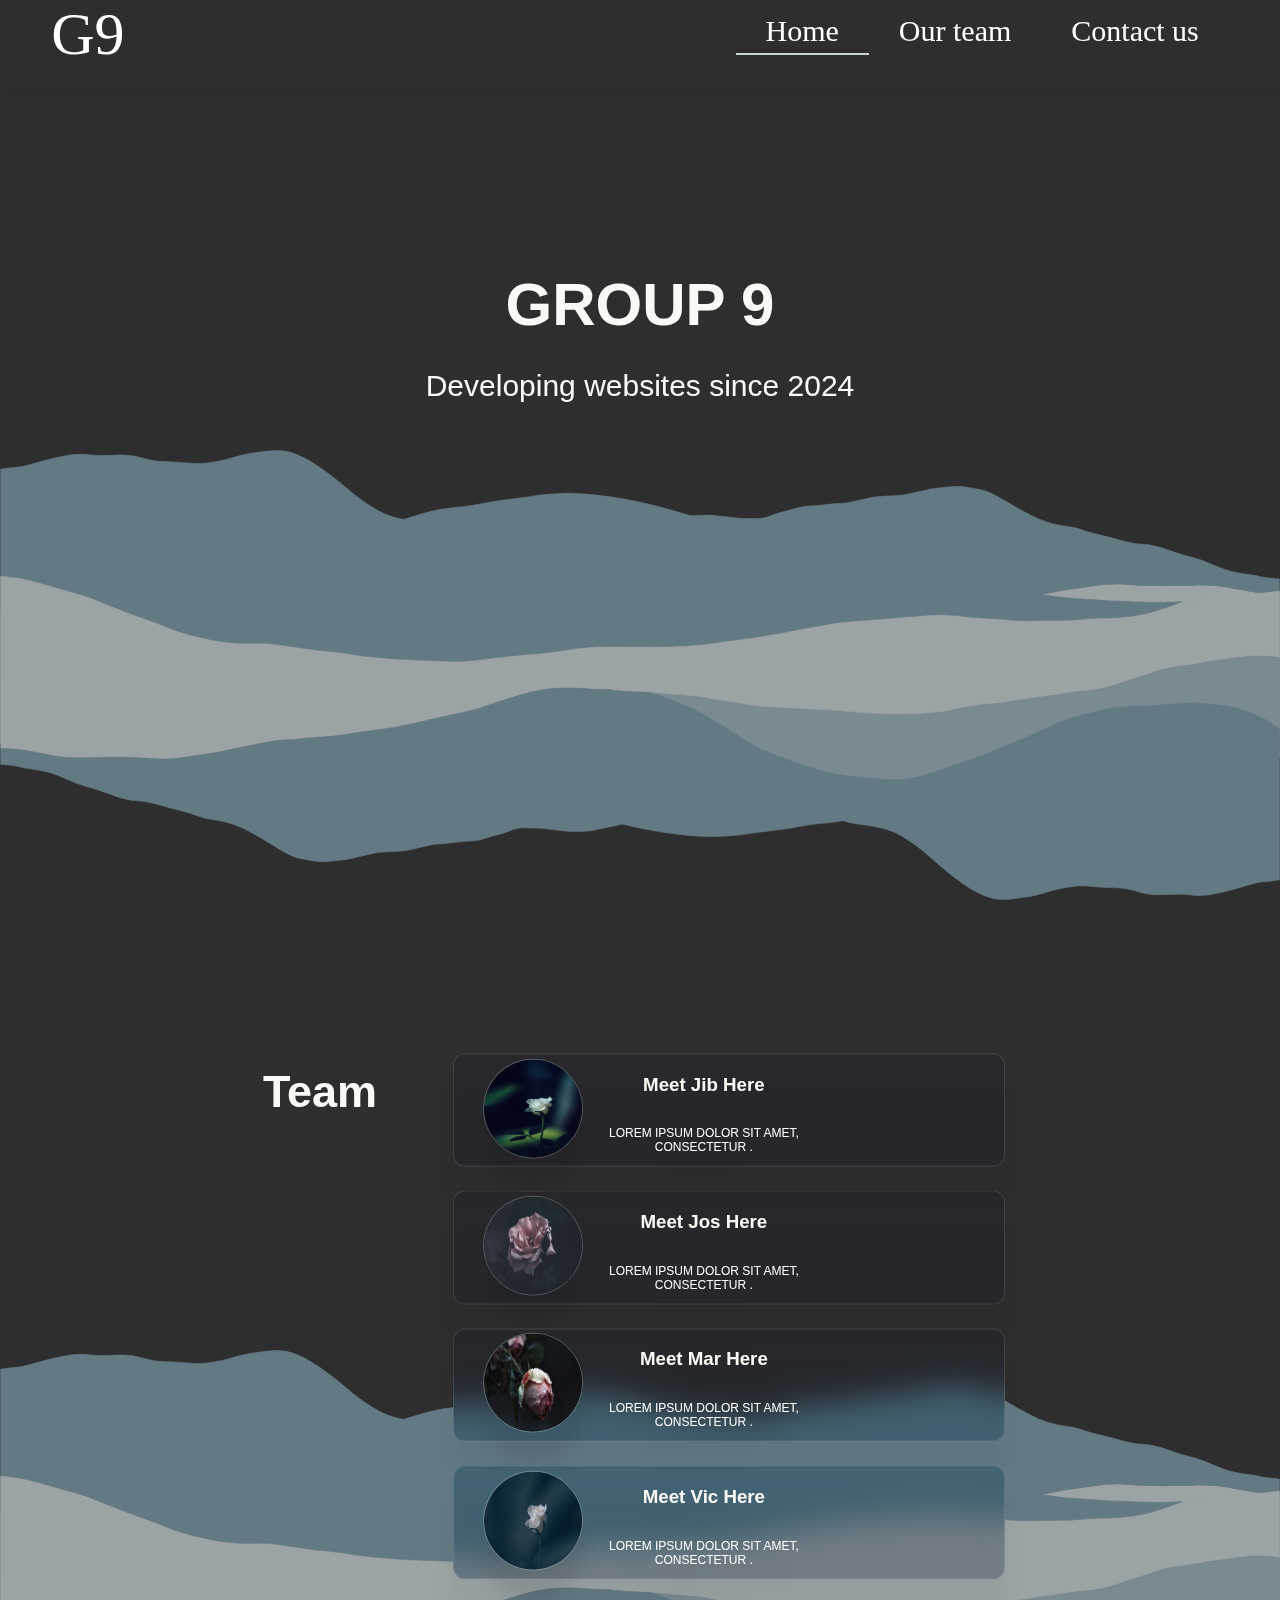
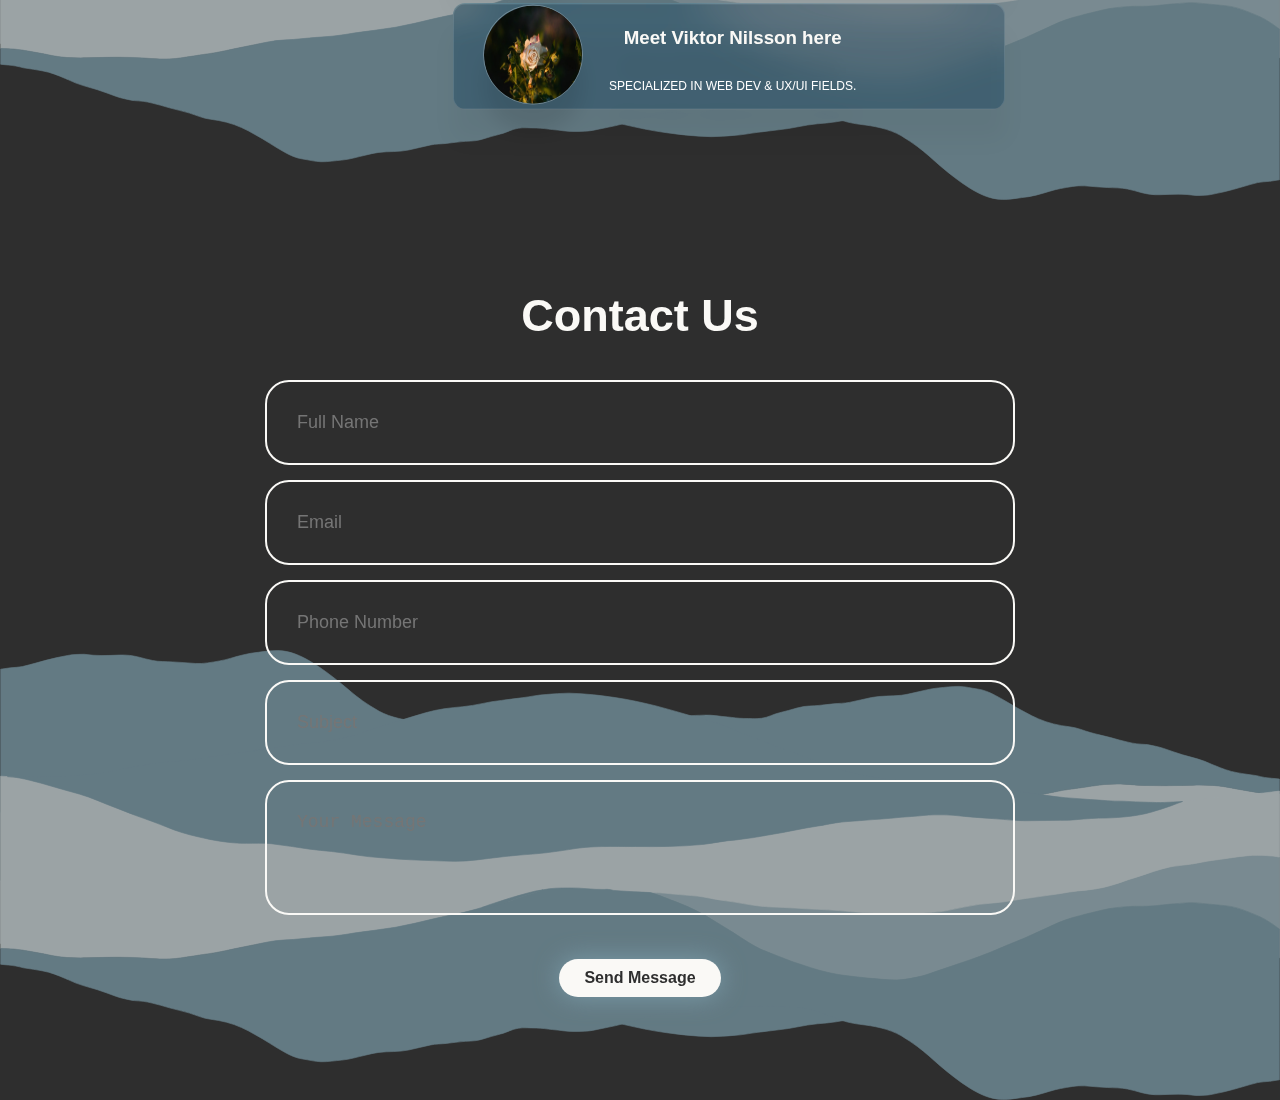
==== index.html @ 33317331 "Update index.html" ====
<!DOCTYPE html>
<html lang="en">
    <head>
        <title>Project group 9</title>
        <meta charset="utf-8">
        <meta name="viewport" content="width=device-width, initial-scale=1.0">
        <meta name="description" content="Denna är startsidan för projektet">
        <script src="https://code.jquery.com/jquery-3.7.1.slim.min.js" integrity="sha256-kmHvs0B+OpCW5GVHUNjv9rOmY0IvSIRcf7zGUDTDQM8=" crossorigin="anonymous"></script>
        <script type="module">
            function loadClassOnce (){
                $(".banner-image-card").each(function() {
                    $(this).addClass("fill-space");
                });

                $(".anim-effect").each(function() {
                    $(this).addClass("display-none");
                });
            }
            loadClassOnce();
        </script>
        <link rel="stylesheet" type="text/css" href="global.css">
    </head>
    <body>
         <div id="content">
            <header>
                <nav id="nav" class="nav">
                    <a href="" class="logo">G9</a>
                    <!--<label id="menu-cheeseburger" class="menu-icon" for="menu-btn"><span class="navicon"></span></label>-->
                    <label id="menu-cheeseburger" class="menu-icon"><span class="navicon"></span></label>
                    <div class="responsive-modal" ></div>
                    <ul class="menu">
                        <li class="button-select"><a class="active" href="#home">Home</a></li>
                        <li class="button-select"><a href="#team">Our team</a></li>
                        <li class="button-select"><a href="#contact">Contact us</a></li>
                    </ul>
                </nav>
            </header>
            <main>
                <section id="home-sec">
                    <div id="home" class="full-view-hieght-frame">
                        <div class="push-sibling-down"></div>
                        <div id="homeBody" class="page default bara-denna position-text">
                            <h1>GROUP 9 </h1>
                            <p>Developing websites since 2024</p>
                        </div>
                        <div  class="section-bg">
                            <img src="src/assets/images/background-svg-waves.svg" alt="This is a dcoration background of waves">
                        </div>
                    </div>
                </section>
                <section id="team-sec">
                    <div id="team" class="full-view-hieght-frame">
                        <div class="push-sibling-down"></div>
                        <div id="teamBody" class="page">
                            <h2>Team</h2>
                            <!--<p class="testadenna">Börja</p>-->
                            <div class="team-img-collection">
                                <div class="container-card" onclick="location.href='src/pages/team/jib/index.html';">
                                    <div class="wrapper-card">
                                        <div class="banner-image-card circular--landscape">
                                            <img class="anim-effect" src="src/assets/images/team-global/green-rose.jpg" alt="Green and white rose">
                                        </div>
                                    </div>
                                    <div class="caption-card">
                                        <h3> Meet Jib Here</h3>
                                        <p>Lorem ipsum dolor sit amet, <br>
                                            consectetur .</p>
                                    </div>
                                </div>
                                <div class="container-card" onclick="location.href='src/pages/team/jos/index.html';">
                                    <div class="wrapper-card">
                                        <div class="banner-image-card circular--landscape">
                                            <img class="anim-effect" src="src/assets/images/team-global/pink-rose.jpg" alt="Green and white rose">
                                        </div>
                                    </div>
                                    <div class="caption-card">
                                        <h3> Meet Jos Here</h3>
                                        <p>Lorem ipsum dolor sit amet, <br>
                                            consectetur .</p>
                                    </div>
                                </div>
                                <div class="container-card" onclick="location.href='src/pages/team/mar/index.html';">
                                    <div class="wrapper-card">
                                        <div class="banner-image-card circular--landscape">
                                            <img class="anim-effect" src="src/assets/images/team-global/red-rose.jpg" alt="Green and white rose">
                                        </div>
                                    </div>
                                    <div class="caption-card">
                                        <h3> Meet Mar Here</h3>
                                        <p>Lorem ipsum dolor sit amet, <br>
                                            consectetur .</p>
                                    </div>
                                </div>
                                <div class="container-card" onclick="location.href='src/pages/team/vic/index.html';">
                                    <div class="wrapper-card">
                                        <div class="banner-image-card circular--landscape">
                                            <img class="anim-effect" src="src/assets/images/team-global/white-rose.jpg" alt="Green and white rose">
                                        </div>
                                    </div>
                                    <div class="caption-card">
                                        <h3> Meet Vic Here</h3>
                                        <p>Lorem ipsum dolor sit amet, <br>
                                            consectetur .</p>
                                    </div>
                                </div>
                                <div class="container-card" onclick="location.href='src/pages/team/vik/viktornilsson.html';">
                                    <div class="wrapper-card">
                                        <div class="banner-image-card circular--landscape">
                                            <img class="anim-effect" src="src/assets/images/team-global/yellow-rose.jpg" alt="Green and white rose">
                                        </div>
                                    </div>
                                    <div class="caption-card">
                                        <!--<h1> Meet Namn</h1>-->
                                        <h3> Meet Viktor Nilsson here</h3>
                                        <p>Specialized in Web Dev & UX/UI fields. </p>
                                    </div>
                                </div>
                            </div>
                        </div>
                        <div class="section-bg">
                            <img src="src/assets/images/background-svg-waves.svg" alt="This is a dcoration background of waves">
                        </div>
                    </div>
                </section>
                <section id="contact-sec">
                    <div id="contact" class="full-view-hieght-frame">
                        <div class="push-sibling-down"></div>
                        <div id="contactBody" class="page">
                            <!--<h1>Contact</h1>-->
                            <!--<p>Skriv...</p>-->
                            <div class="contact" id="contact-form">
                                <h2 class="contact">Contact Us</h2>
                                <form action="#">
                                    <div class="input-box">
                                        <input type="text" placeholder="Full Name">
                                        <input type="email" placeholder="Email">
                                    </div>

                                    <div class="input-box">
                                        <input type="number" placeholder="Phone Number">
                                        <input type="text" placeholder="Subject">
                                    </div>
                                    <textarea class="p" name="contact-text" id="contact-text" cols="30" rows="10" placeholder="Your Message"></textarea>
                                    <input type="submit" value="Send Message" class="btn">
                                </form>
                            </div>
                        </div>
                        <div class="section-bg">
                            <img src="src/assets/images/background-svg-waves.svg" alt="This is a dcoration background of waves">
                        </div>
                    </div>
                </section>
            </main>
        </div>


        <script>
            let sections = document.querySelectorAll('section');
            let navLinks = document.querySelectorAll('header nav ul li a');
            window.onscroll = () => {
                sections.forEach(sec => {
                    let top = window.scrollY;
                    let offset = sec.offsetTop - 150;
                    let height = sec.offsetHeight;
                    //             let id = sec.getAttribute('id');
                    let id = sec.getElementsByTagName( "div" )[0].getAttribute("id");
                    if(top >= offset && top < offset + height) {
                        navLinks.forEach(links => {
                            links.classList.remove('active');
                            document.querySelector('header nav ul li a[href*=' + id + ']').classList.add('active');
                            removeClasses();
                        });
                    };
                });
            };

            $(document).on("click", "a", function() {
                var href = $(this).attr("href");
                removeClasses();
            });

            function removeClasses(){
                $('.menu').removeClass('menu-display');
                $('.navicon').removeClass('navicon-add navicon-add:before navicon-add:after');
                $('.responsive-modal').removeClass('responsive-modal-default responsive-modal-add');
                console.log("removing")
            }

            function addClasses(){
                $('.menu').addClass('menu-display');
                $('.navicon').addClass('navicon-add navicon-add:before navicon-add:after');
                $('.responsive-modal').addClass('responsive-modal-default responsive-modal-add');
                console.log("adding")
            }

            menu = document.getElementById('menu-cheeseburger');
            menu.onclick=function() {
                if($('.menu').hasClass("menu-display")) {
                    removeClasses();
                }
                else{
                    addClasses();
                }
            };

    //        Give time to DOM to load before calling animations
                setTimeout(function runAnim() {
                    $(".anim-effect").each(function(ind, elem) {
                        setTimeout(function(){
                            $(elem).removeClass("display-none");
                            $(elem).addClass('animate-items');
                            console.log($(elem).text());
                        },(ind+1)*100);
                    });
    //Okay to use - remove class when working with responsive
    //                $(".banner-image-card").each(function() {
    //                    $(this).removeClass("fill-space");
    //                });
                },25);

        </script>

    </body>

</html>
---- global.css ----
html, body {
    position: relative;
    width:100%;
    height:100%;
    margin:0px;
    padding:0px;
    /*    font-size: 16px;*/
    color: #faf9f6;
    background-color: #2E2E2E;
    scroll-behavior: smooth;
    z-index: 0;
}

* {
    box-sizing: border-box;
}

*:active {
    outline:none;
}

section {
    overflow: hidden;
}
#content {
    height:100%;
}

#nav {
    display: block;
    top: 0;
    width: 100%;
    height: 10vh;
    position: fixed;
    /*    text-align:right;*/
    text-align:left;
    background-color: #2E2E2E;
    /*    background-color: #2E4E6E;*/
    z-index: 1;
}

#nav ul {
    margin-top: 4vh;
    margin-right: 8vw;
}
#nav a {
    text-decoration:none;
    color: #fff;
}

#nav a:hover {
    background-color: #637b83;
    color: #010101;
}

.active{
    border-bottom: 2px solid #CAD5D8;

}

main {
    display: block;
    height:100vh;
    width: 100%;
}

.full-view-hieght-frame {
    position: relative;
    height: 100vh;
}

.section-bg{
    position: absolute;
    max-width: 100vw;
    max-height: 50vh;
    display: flex;
    bottom: 0;
    overflow:hidden;
    justify-content: center;
    z-index: -1;
}
.section-bg img {
    min-width: 100vw;
    opacity: 0.7;
    z-index: -1;
}

.push-sibling-down {
    height: 10vh;    
}

.position-text{
    /*    position:relative;*/
    position: absolute;
    top: 30%;
    left: 20%;
    right: 20%;
    text-align: center;
    overflow: hidden;
    /*    z-index: 1;*/
}

/* FONTS & SIZES BELOW */

h1 {
  font-family: "Poppins", sans-serif;
  color: #faf9f6;
  font-weight: bold;
  text-decoration: none;
  font-size: 2em;
}

h2 {
  font-family: "Poppins", sans-serif;
  color: #faf9f6;
  font-weight: bold;
  text-decoration: none;
  font-size: 1.5em;
}

h3 {
  font-family: "Nunito Sans", sans-serif;
  color: #faf9f6;
  font-weight: bold;
  text-decoration: none;
  font-size: 1.17em;
}

h4 {
  font-family: "Nunito Sans", sans-serif;
  color: #faf9f6;
  font-weight: bold;
  text-decoration: none;
  font-size: 1.33em;
}

p {
  font-family: "Lato", sans-serif;
  color: #faf9f6;
  text-decoration: none;
  font-size: 1em;
}

.page h1 {
    margin:0px;
}

.subtitle-p {
    color: #CAD5D8;
}

/* header */

.nav {
    /*    background-color: #fff;*/
    box-shadow: 1px 1px 4px 0 rgba(0,0,0,.1);
    position: fixed;
    width: 100%;
    z-index: 3;
}

.nav ul {
    margin: 0;
    padding: 0;
    list-style: none;
    overflow: hidden;
    /*    background-color: #fff;*/
}

.nav li a {
    display: block;
    padding: 20px 20px;
    /*    border-right: 1px solid #f4f4f4;*/
    text-decoration: none;
}

.nav li a:hover,
.nav .menu-btn:hover {
    /*    background-color: #f4f4f4;*/
}

.nav .logo {
    display: block;
    float: left;
    font-size: 2em;
    padding: 10px 20px;
    text-decoration: none;
    margin-top: 1vh;
    margin-left: 8vw;
}

/* menu */

.nav .menu {
    clear: both;
    max-height: 0;
    transition: max-height .2s ease-out;
}

/* menu icon */

.nav .menu-icon {
    cursor: pointer;
    display: inline-block;
    float: right;
    padding: 28px 20px;
    position: relative;
    user-select: none;
}

.nav .menu-icon .navicon {
    background: #fff;
    display: block;
    height: 2px;
    position: relative;
    transition: background .2s ease-out;
    width: 18px;
}

.nav .menu-icon .navicon:before,
.nav .menu-icon .navicon:after {
    background: #fff;
    content: '';
    display: block;
    height: 100%;
    position: absolute;
    transition: all .2s ease-out;
    width: 100%;
}

.nav .menu-icon .navicon:before {
    top: 5px;
}

.nav .menu-icon .navicon:after {
    top: -5px;
}

/* menu btn */

.nav .menu-btn {
    display: none;
}

.menu-display {
/*    important since it is being overrided by menu class and it needs to work independenly.*/
/*    Where - .nav .menu (in line 155 ? or near) and in @media (min-width: 48em) {*/
    max-height: 240px !important;
}

.navicon-add {
    background: transparent !important;
}

.navicon-add:before {
    transform: rotate(-45deg);
    top: 0 !important;
}

.navicon-add:after {
    transform: rotate(45deg);
    top: 0 !important;
}

.responsive-modal-default{
    position: fixed;
    bottom:0;
/*    background-color: color(srgb 0.18 0.18 0.18 / 0.92);*/
    background-color: rgba(46, 46, 46, 0.92);
    box-shadow: 0 4px 8px 0 rgba(0,0,0,0.2),0 6px 20px 0 rgba(0,0,0,0.19);
    -webkit-animation-name: animatetop;
    -webkit-animation-duration: 0.4s;
    animation-name: animatetop;
    animation-duration: 0.4s;
    z-index: -1;
}

.responsive-modal-add {
    min-width: 100vw;
    min-height: 90vh;
}

/* Animations */
@-webkit-keyframes animatetop{
    from {top:-300px; opacity:0}
  to {top:0; opacity:1}
}

@keyframes animatetop {
    from {top:-300px; opacity:0}
  to {top:0; opacity:1}
}

/* Main index Team Section*/

#teamBody{
    display: flex;
    place-content: center;
    position: absolute;
    top: 50%;
    left: 50%;
    transform: translate(-50%, -50%);
    width: 100%;
}

.team-img-collection{
    display:flex;
    flex-direction: column;
    width: 50%;
    max-height: 70vh;
    margin-top: 1%;
    padding-left: 5%;
}

.container-card {
    flex-direction: row;
    display: flex;
    backdrop-filter: blur(16px) saturate(180%);
    -webkit-backdrop-filter: blur(16px) saturate(180%);
    background-color: rgba(17, 25, 40, 0.25);
    border-radius: 12px;
    border: 1px solid rgba(255, 255, 255, 0.125);
    /*    padding: 38px;*/
    filter: drop-shadow(0 30px 10px rgba(0,0,0,0.125));
    align-items: center;
    text-align: center;
    padding-left: 5%;
    max-width: 100%;
    /*    max-height: 15%;*/
    max-height: 120px;
    font-size: 16px;
    margin: 0.75em;
    flex:1;
    cursor: pointer;

}

.banner-image-card {
    border-radius: 50%;
    border: 1px solid rgba(255,255,255, 0.255)
}

.banner-image-card img {
    width: 100%;
    height: 100%;
    border-radius: 50%;
}

/*For Jquery animations*/
.display-none{
    display: none;
}

.fill-space{
    width: 100px;
    height: 100px;
}

.animate-items{
    position: relative;
    animation-name: easeload , anim-show;
    /*!*    animation-name: anim-show;*!*/
    animation-duration: 2s;
}
/* End- For Jquery animations*/


/*.banner-image-card p {*/
.caption-card p {
    color: #fff;
    font-family: 'Lato', sans-serif;
    text-align: center;
    /*    font-size: 0.8rem;*/
    font-size: 0.4rem;
    text-transform: uppercase;
}

.circular--landscape {
    display: inline-block;
    position: relative;
    max-height: 100px;
    max-width: 100px;
    overflow: hidden;
    border-radius: 50%;
}

.circular--landscape img {
    width: 100px;
    height: 100px;
}

.caption-card{
    display: flex;
    flex-direction: column;
    align-items: center;
    justify-content:center;
    text-align: center;
    padding-left: 5%;
}

.banner-image-card h1{
    font-family: 'Righteous', sans-serif;
    color: rgba(255,255,255,0.98);
    text-transform: uppercase;
    /*    font-size: 2.4rem;*/
}

.caption-card h5 {
    margin: 0;
}

@keyframes easeload{
    0% {
        opacity: 0;
        -webkit-transition: all 2s ease;
        -moz-transition: all 2s ease;
        -ms-transition: all 2s ease;
        -o-transition: all 2s ease;
    }
}

@keyframes anim-show {
    0%   { left:0px; top:0px;}
  25%  { left:200px; top:0px;}
  50%  { left:200px; top:200px;}
  75%  { left:0px; top:200px;}
  100% { left:0px; top:0px;}
}

@keyframes example {
    0%   { left:0px; top:0px;}
  25%  { left:100px; top:0px;}
  50%  { left:100px; top:50px;}
  75%  { left:0px; top:50px;}
  100% { left:0px; top:0px;}
}

/*BackColour*/
/*background-image: linear-gradient(to top, #adf, #8bf);*/


/*Contact*/

.contact {
    /*    padding-top: 15rem;*/
    text-align: center;
    /*    font-size: 4rem;*/
    margin-left: 5rem;
    margin-right: 5rem;
}

.contact h2 {
    /*    margin-bottom: 3rem;*/
    margin-bottom: 1rem;
    color: #faf9f6;
}

.contact form {
    /*    max-width: 70rem;*/
    max-width: 25rem;
    margin: 1rem auto;
    text-align: center;
    margin-bottom: 1rem;
}
.contact form .input-box {
    display: flex;
    justify-content: center;
    flex-wrap: wrap;
}

.contact form .input-box input,
.contact form textarea {
    width: 100%;
    /*    padding: 1.5rem;*/
    padding: 1rem;
    /*    font-size: 1.6rem;*/
    font-size: 0.6rem;
    color: var(--text-color);
    background: var(--bg-color);
    border-radius: 0.8rem;
    border: 2px solid #faf9f6;
    /*    margin: 1rem 0;*/
    margin: 0.25rem 0;
    resize: none;
}

.contact form .btn {
    /*    margin-top: 2rem;*/
    margin-top: 1rem;

    /* Knappen */
}
.btn {
    color: #2e2e2e;
    background-color: #faf9f6;
    padding: 10px 25px;
    text-decoration: none;
    font-size: 16px;
    display: inline-block;
    text-align: center;
    border: none;
    cursor: pointer;
    font-family: "poppins", sans-serif;
    font-weight: 700;
    border-radius: 20%;
    border-radius: 20px;
    position: relative;
    box-shadow: 0 0 25px #7a9ba8;
    transition: 0.4s ease-in-out;
    margin-bottom: 15rem;
}

.btn:hover {
    box-shadow: 0 0 30px #7a9ba8, 0 0 30px #7a9ba8;
    transition: 0.4s ease-in-out;
}

/*Lägger denna i*/
form textarea {
    max-height: 15vh;
}


/* 48em = 768px */

@media (min-width: 48em) {
    .nav li {
        float: left;
    }
    .nav li a {
        padding: 5px 30px;
    }
    .nav .menu {
        clear: none;
        float: right;
        max-height: none;
    }
    #nav ul {
        margin-top: 4vh;
    }
    .nav .menu-icon {
        display: none;
    }
    .responsive-modal {
        display: none;
    }
}

@media screen and (max-width: 47em) {
    html {
        font-size: calc(14px + 6 * ((100vw - 320px) / 680));
    }
    #nav {
        z-index: 2;
    }
    #nav ul {
        margin-top: 25vh;
        margin-right: 0vw;
    }
    .nav li a {
        font-size: 30px;
        min-width: 100vw;
    }
    .button-nav {
        box-sizing: border-box;
        border: none;
        border-radius: 0;
    }
    .contact h2 {
        margin: 0;
    }

    #teamBody h1 {
        margin: auto;
    }

    .container-card {
        place-content: end center;
    }

    .team-img-collection{
        width: 100%;
        max-height: 70vh;
        padding-left: 0;

    }

    .circular--landscape {
        max-height: 75px;
        max-width: 75px;
    }

    .circular--landscape img {
        width: 75px;
        height: 75px;
    }

    .wrapper-card{
        margin-left: -10%;
    }

    #teamBody{
        flex-direction: column;
    }
}

@media screen and (min-width: 800px) {
    html {
        font-size: 30px;
    }
}
/*For tablets and small comp. scns*/
@media screen and (max-width: 87em) and (orientation: landscape) {
    #nav ul{
        margin-top: 1vh;
        margin-right: 4vw;
    }
    .nav .logo {
        margin-top: 0;
        padding: 0;
        margin-left: 4vw;
    }
    .contact h2 {
        margin: 0;
    }
}




/* local styles */




/* josefincss */
.change-size{
    top: 0%;
    left: 0%;
    right: 0%;
}
.scroll-p{
    
}

.rubrik h1{
    font-size: 50px;
    margin-top: 100px;
    margin-bottom: 4px;
    color: rgb(249, 158, 158);
    font-family: monospace;
}

.image-rose{
    width: 160px;
    border-radius: 50%;
    margin-top: 14px;
    height: 105px;
}

.p-element{
    margin: 30px;
    margin-top: 55px;
    color: black;
}

.rubrik2{
    font-size: 30px;
    margin-top: 50px;
    margin-bottom: 4px;
    color: rgb(249, 158, 158);
    font-family: monospace;
    text-align: center;
}

.column {
    width: 30%; 
    float: left;
    margin-right: 5%;
    font-size: 20px;
    margin: 20px;
  }
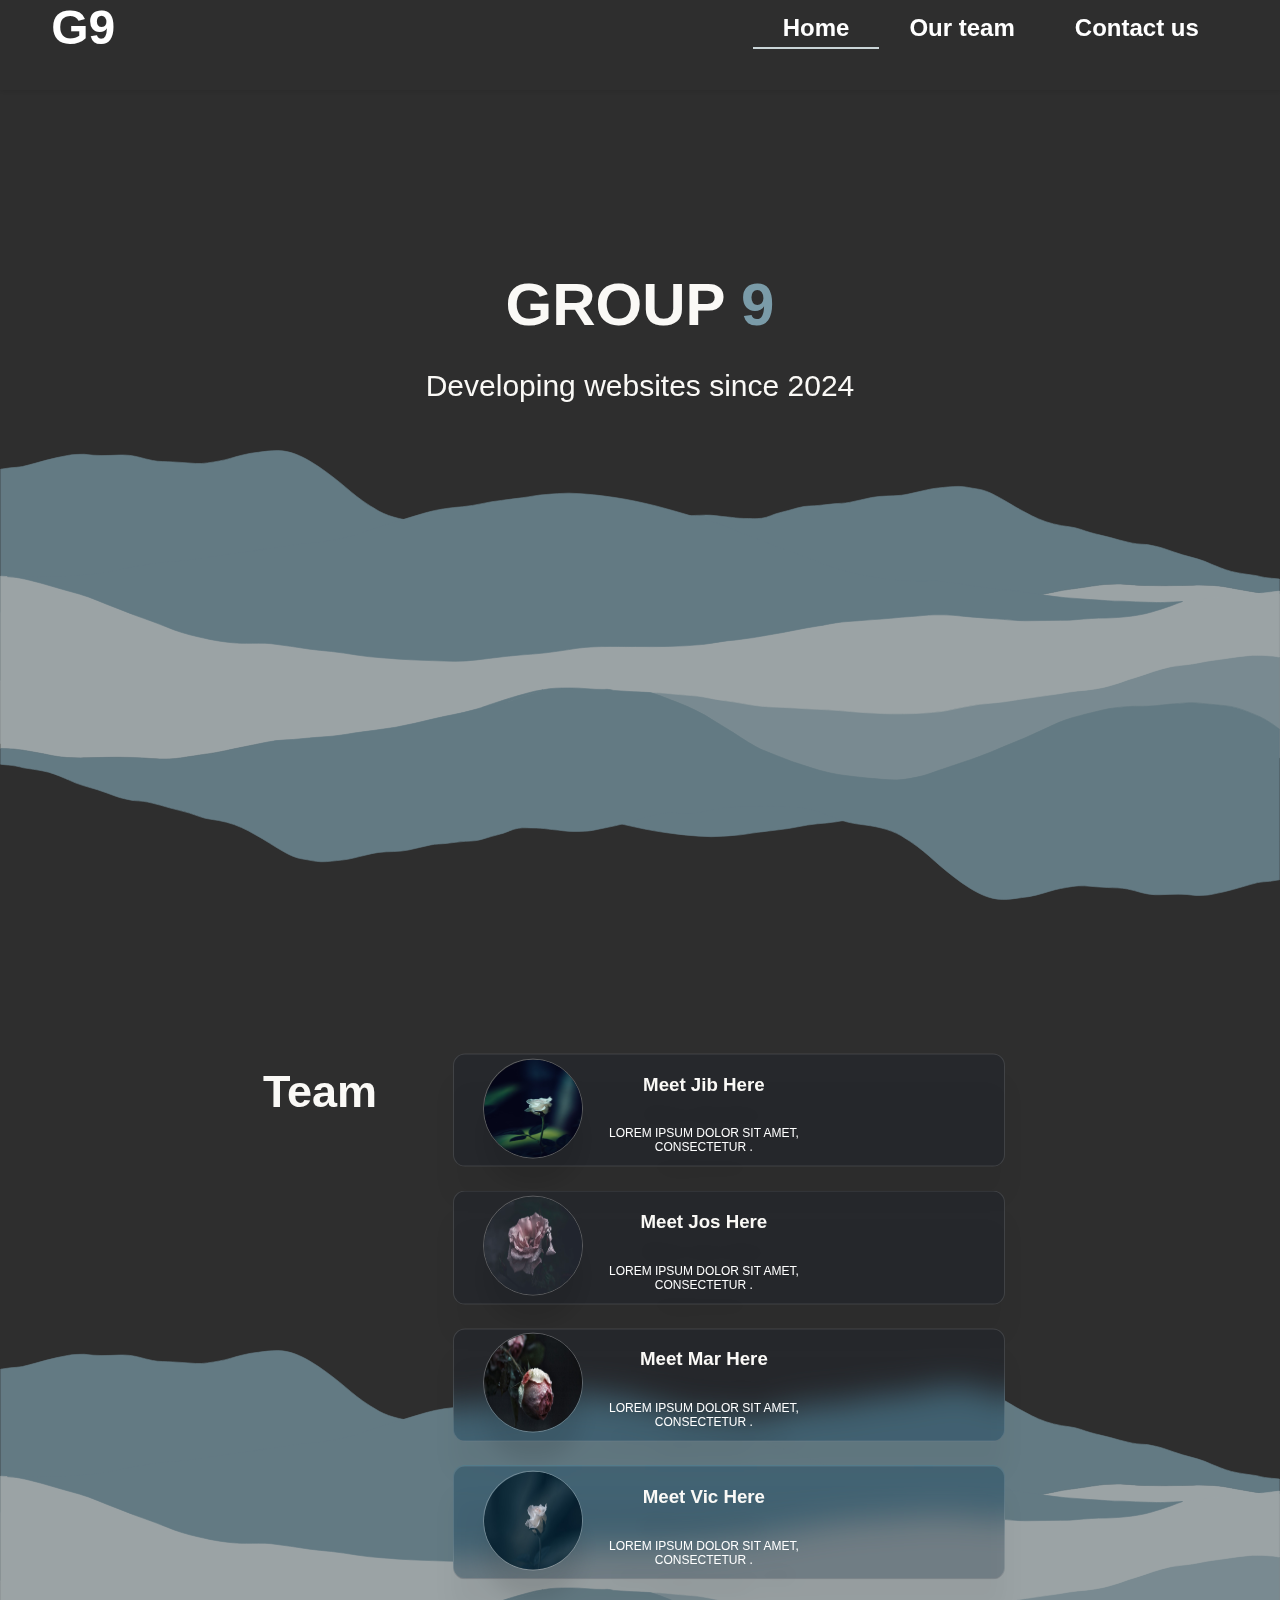
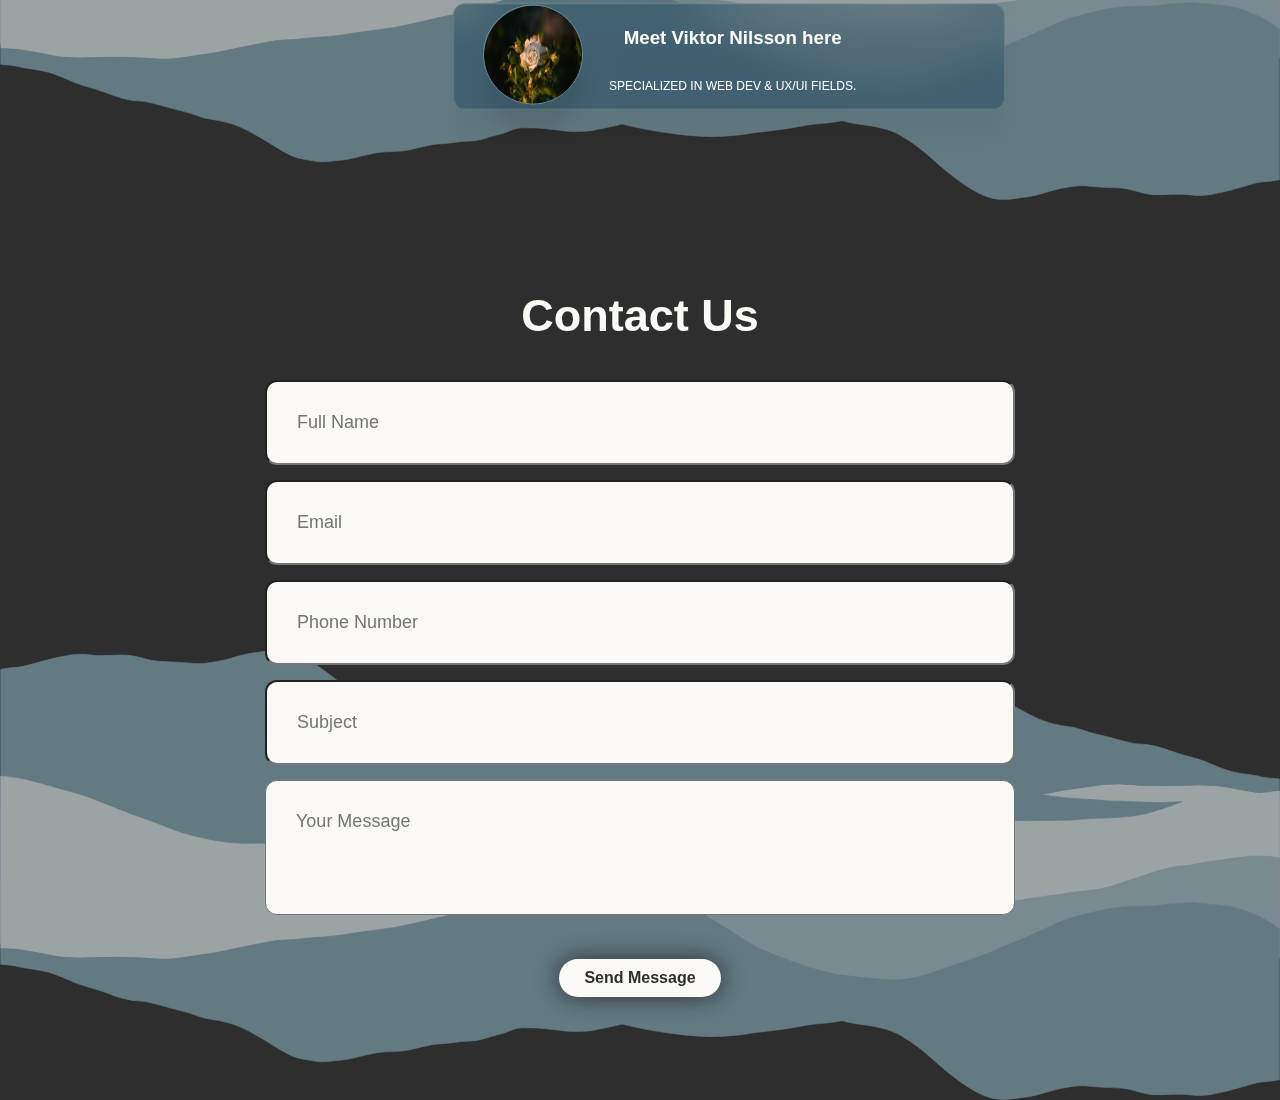
==== commit 731bf8d9: "Update index.html" ====
--- a/index.html
+++ b/index.html
@@ -24,7 +24,7 @@
          <div id="content">
             <header>
                 <nav id="nav" class="nav">
-                    <a href="" class="logo">G9</a>
+                    <a href="#home" class="logo">G9</a>
                     <!--<label id="menu-cheeseburger" class="menu-icon" for="menu-btn"><span class="navicon"></span></label>-->
                     <label id="menu-cheeseburger" class="menu-icon"><span class="navicon"></span></label>
                     <div class="responsive-modal" ></div>
@@ -40,7 +40,7 @@
                     <div id="home" class="full-view-hieght-frame">
                         <div class="push-sibling-down"></div>
                         <div id="homeBody" class="page default bara-denna position-text">
-                            <h1>GROUP 9 </h1>
+                            <h1>GROUP <span>9</span></h1>
                             <p>Developing websites since 2024</p>
                         </div>
                         <div  class="section-bg">
--- a/global.css
+++ b/global.css
@@ -64,6 +64,10 @@
     width: 100%;
 }
 
+span {
+  color: #7a9ba8;
+}
+
 .full-view-hieght-frame {
     position: relative;
     height: 100vh;
@@ -152,11 +156,15 @@
 /* header */
 
 .nav {
-    /*    background-color: #fff;*/
-    box-shadow: 1px 1px 4px 0 rgba(0,0,0,.1);
-    position: fixed;
-    width: 100%;
-    z-index: 3;
+  /*    background-color: #fff;*/
+  box-shadow: 1px 1px 4px 0 rgba(0, 0, 0, 0.1);
+  position: fixed;
+  width: 100%;
+  z-index: 3;
+  font-family: "Poppins", sans-serif;
+  color: #faf9f6;
+  font-weight: bold;
+  font-size: 0.8em;
 }
 
 .nav ul {
@@ -442,77 +450,71 @@
 /*Contact*/
 
 .contact {
-    /*    padding-top: 15rem;*/
-    text-align: center;
-    /*    font-size: 4rem;*/
-    margin-left: 5rem;
-    margin-right: 5rem;
-}
-
-.contact h2 {
-    /*    margin-bottom: 3rem;*/
-    margin-bottom: 1rem;
-    color: #faf9f6;
+  /*    padding-top: 15rem;*/
+  text-align: center;
+  /*    font-size: 4rem;*/
+  margin-left: 5rem;
+  margin-right: 5rem;
 }
 
 .contact form {
-    /*    max-width: 70rem;*/
-    max-width: 25rem;
-    margin: 1rem auto;
-    text-align: center;
-    margin-bottom: 1rem;
+  /*    max-width: 70rem;*/
+  max-width: 25rem;
+  margin: 1rem auto;
+  text-align: center;
+  margin-bottom: 1rem;
 }
 .contact form .input-box {
-    display: flex;
-    justify-content: center;
-    flex-wrap: wrap;
+  display: flex;
+  justify-content: center;
+  flex-wrap: wrap;
 }
 
 .contact form .input-box input,
 .contact form textarea {
-    width: 100%;
-    /*    padding: 1.5rem;*/
-    padding: 1rem;
-    /*    font-size: 1.6rem;*/
-    font-size: 0.6rem;
-    color: var(--text-color);
-    background: var(--bg-color);
-    border-radius: 0.8rem;
-    border: 2px solid #faf9f6;
-    /*    margin: 1rem 0;*/
-    margin: 0.25rem 0;
-    resize: none;
+  width: 100%;
+  /*    padding: 1.5rem;*/
+  padding: 1rem;
+  /*    font-size: 1.6rem;*/
+  font-size: 0.6em;
+  color: #2e2e2e;
+  background: #faf9f6;
+  border-radius: 0.4rem;
+  /*    margin: 1rem 0;*/
+  margin: 0.25rem 0;
+  resize: none;
+  font-family: "Lato", sans-serif;
 }
 
 .contact form .btn {
-    /*    margin-top: 2rem;*/
-    margin-top: 1rem;
-
-    /* Knappen */
+  /*    margin-top: 2rem;*/
+  margin-top: 1rem;
+
+  /* Knappen */
 }
 .btn {
-    color: #2e2e2e;
-    background-color: #faf9f6;
-    padding: 10px 25px;
-    text-decoration: none;
-    font-size: 16px;
-    display: inline-block;
-    text-align: center;
-    border: none;
-    cursor: pointer;
-    font-family: "poppins", sans-serif;
-    font-weight: 700;
-    border-radius: 20%;
-    border-radius: 20px;
-    position: relative;
-    box-shadow: 0 0 25px #7a9ba8;
-    transition: 0.4s ease-in-out;
-    margin-bottom: 15rem;
+  color: #2e2e2e;
+  background-color: #faf9f6;
+  padding: 10px 25px;
+  text-decoration: none;
+  font-size: 16px;
+  display: inline-block;
+  text-align: center;
+  border: none;
+  cursor: pointer;
+  font-family: "poppins", sans-serif;
+  font-weight: 700;
+  border-radius: 20%;
+  border-radius: 20px;
+  position: relative;
+  box-shadow: 0 0 25px #2e2e2e;
+  transition: 0.4s ease-in-out;
+  margin-bottom: 15rem;
 }
 
 .btn:hover {
-    box-shadow: 0 0 30px #7a9ba8, 0 0 30px #7a9ba8;
-    transition: 0.4s ease-in-out;
+  transition: 0.4s ease-in-out;
+  transform: scale(1.07);
 }
 
 /*Lägger denna i*/
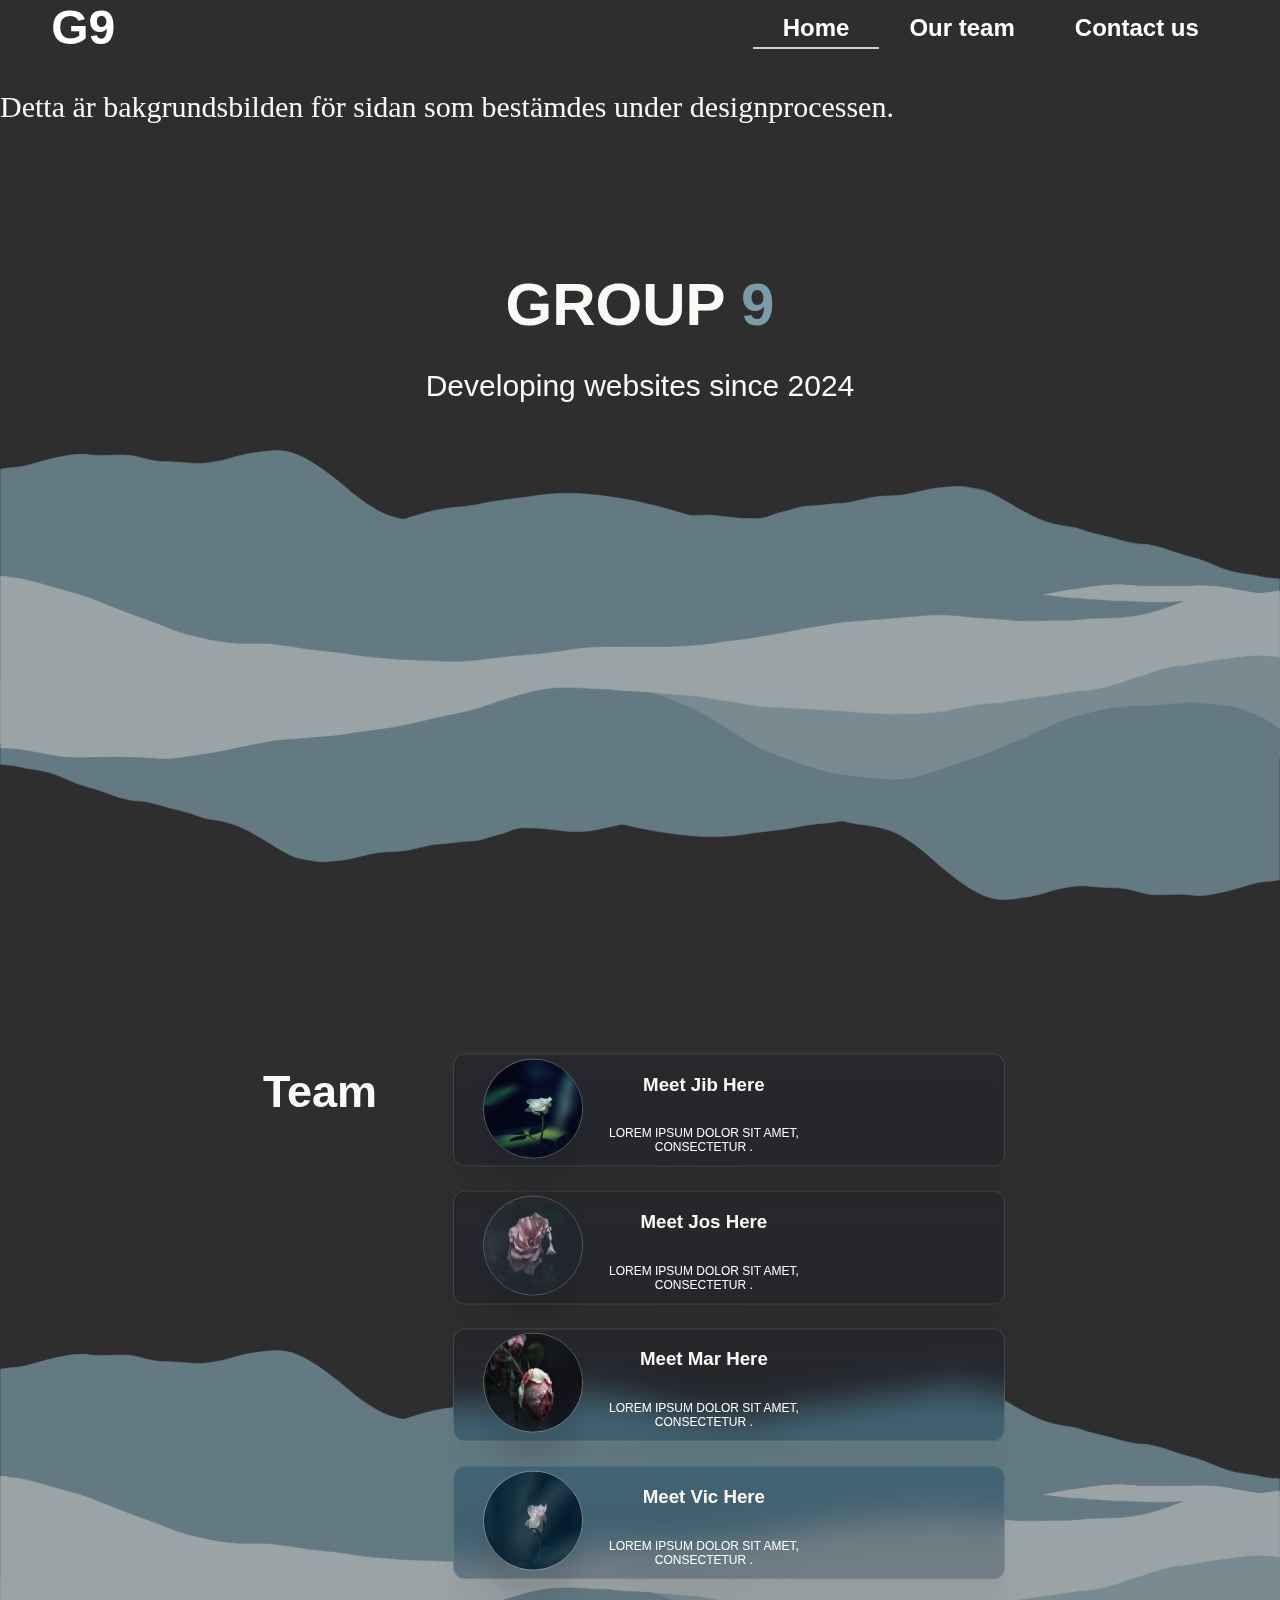
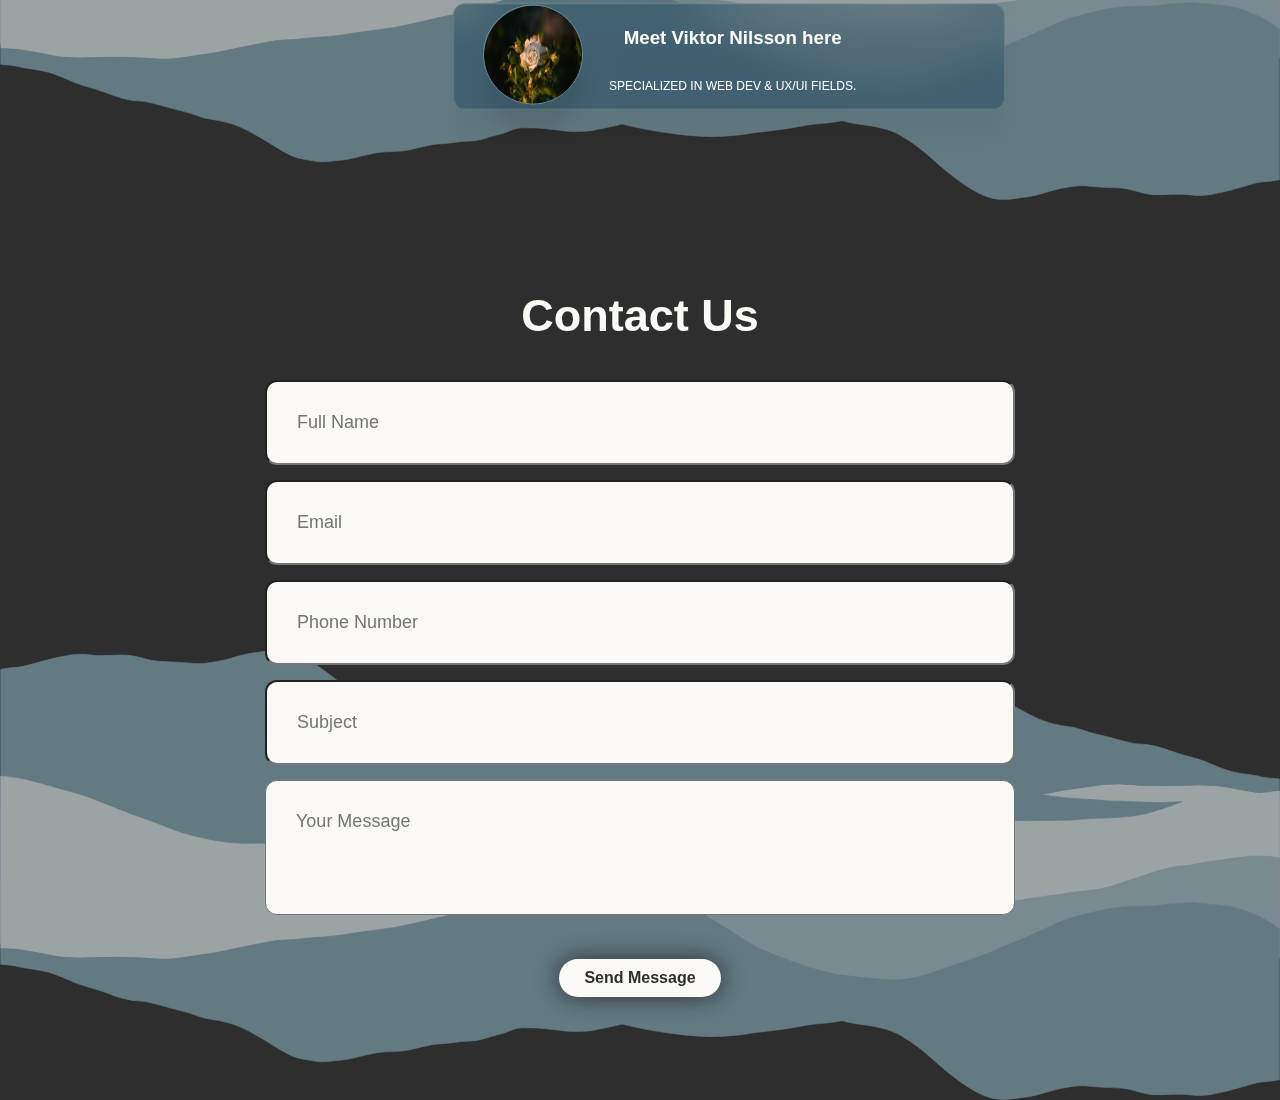
==== commit bb968180: "Updating the project. Commenting the code. Cleaning. Individual commenting and cleaning" ====
--- a/index.html
+++ b/index.html
@@ -1,11 +1,14 @@
 <!DOCTYPE html>
 <html lang="en">
     <head>
+    <!--Denna är titeln för sidan-->
         <title>Project group 9</title>
         <meta charset="utf-8">
         <meta name="viewport" content="width=device-width, initial-scale=1.0">
         <meta name="description" content="Denna är startsidan för projektet">
+        <!--Detta bibliotek hjälper till navigering-->
         <script src="https://code.jquery.com/jquery-3.7.1.slim.min.js" integrity="sha256-kmHvs0B+OpCW5GVHUNjv9rOmY0IvSIRcf7zGUDTDQM8=" crossorigin="anonymous"></script>
+        <!--Här laddas upp en script som behöver köras inna DOM är laddad-->
         <script type="module">
             function loadClassOnce (){
                 $(".banner-image-card").each(function() {
@@ -18,16 +21,20 @@
             }
             loadClassOnce();
         </script>
+        <!--Detta är filen till HTML stil som behövs för denna sida-->
         <link rel="stylesheet" type="text/css" href="global.css">
     </head>
     <body>
+    <!--Här börjar hela sidans innehåll-->
          <div id="content">
+         <!--Detta är en headern som är längst upp på sdian och som innehåller navigation-->
+         <!--Det är tänkt att detta ska fungera som en SPA navigation-->
             <header>
                 <nav id="nav" class="nav">
                     <a href="#home" class="logo">G9</a>
-                    <!--<label id="menu-cheeseburger" class="menu-icon" for="menu-btn"><span class="navicon"></span></label>-->
                     <label id="menu-cheeseburger" class="menu-icon"><span class="navicon"></span></label>
                     <div class="responsive-modal" ></div>
+                    <!--Detta är olika knappar som hjälper användaren att navigera på sidan-->
                     <ul class="menu">
                         <li class="button-select"><a class="active" href="#home">Home</a></li>
                         <li class="button-select"><a href="#team">Our team</a></li>
@@ -35,26 +42,36 @@
                     </ul>
                 </nav>
             </header>
+            <!--Här blörjar sidans innehåll under navigering-->
             <main>
+            <!--Detta är den fösta sektionen på sidan-->
                 <section id="home-sec">
                     <div id="home" class="full-view-hieght-frame">
+                    <!--Detta hjälper till att innehållen på sektionen visas till användaren på så sätt att den tar den plats som navegation tar -->
                         <div class="push-sibling-down"></div>
+                        <!--Detta är det som är synlig för användaren-->
                         <div id="homeBody" class="page default bara-denna position-text">
                             <h1>GROUP <span>9</span></h1>
                             <p>Developing websites since 2024</p>
                         </div>
+                        Detta är bakgrundsbilden för sidan som bestämdes under designprocessen.
+                        <!--Beslutet att lämna den som ett element på sidan i ställe för en bakgrund i CSS:n är att hjälpa avnädaren att se vad som syns på sidan genom att ha en beskriving på alt-attributen-->
                         <div  class="section-bg">
                             <img src="src/assets/images/background-svg-waves.svg" alt="This is a dcoration background of waves">
                         </div>
                     </div>
                 </section>
+                <!--Här börjar del två av sidans tre sidor eller sektioner-->
+                <!--Denna sektion presenterar medarbetarna-->
                 <section id="team-sec">
                     <div id="team" class="full-view-hieght-frame">
                         <div class="push-sibling-down"></div>
                         <div id="teamBody" class="page">
+                        <!--Denna är sektionens titel-->
                             <h2>Team</h2>
-                            <!--<p class="testadenna">Börja</p>-->
+                            <!--Denna plats är för alla kort och länkar till de individuella delar som alla jobbat med-->
                             <div class="team-img-collection">
+                                <!--Här börjar första kortet-->
                                 <div class="container-card" onclick="location.href='src/pages/team/jib/index.html';">
                                     <div class="wrapper-card">
                                         <div class="banner-image-card circular--landscape">
@@ -67,6 +84,7 @@
                                             consectetur .</p>
                                     </div>
                                 </div>
+                                <!--Här börjar andra kortet-->
                                 <div class="container-card" onclick="location.href='src/pages/team/jos/index.html';">
                                     <div class="wrapper-card">
                                         <div class="banner-image-card circular--landscape">
@@ -79,6 +97,7 @@
                                             consectetur .</p>
                                     </div>
                                 </div>
+                                <!--Här börjar tredje kortet-->
                                 <div class="container-card" onclick="location.href='src/pages/team/mar/index.html';">
                                     <div class="wrapper-card">
                                         <div class="banner-image-card circular--landscape">
@@ -91,6 +110,7 @@
                                             consectetur .</p>
                                     </div>
                                 </div>
+                                <!--Här börjar fjärde kortet-->
                                 <div class="container-card" onclick="location.href='src/pages/team/vic/index.html';">
                                     <div class="wrapper-card">
                                         <div class="banner-image-card circular--landscape">
@@ -103,6 +123,7 @@
                                             consectetur .</p>
                                     </div>
                                 </div>
+                                <!--Här börjar femte kortet-->
                                 <div class="container-card" onclick="location.href='src/pages/team/vik/viktornilsson.html';">
                                     <div class="wrapper-card">
                                         <div class="banner-image-card circular--landscape">
@@ -116,18 +137,19 @@
                                     </div>
                                 </div>
                             </div>
+                            <!--Här slutar alla länkar och med det sektionen-->
                         </div>
                         <div class="section-bg">
                             <img src="src/assets/images/background-svg-waves.svg" alt="This is a dcoration background of waves">
                         </div>
                     </div>
                 </section>
+                <!--Här börjar den trejde sektionen-->
+                <!--Detta är ett kontakt formulär som anvädnaren kan använda sig av för att kontakta företaget -->
                 <section id="contact-sec">
                     <div id="contact" class="full-view-hieght-frame">
                         <div class="push-sibling-down"></div>
                         <div id="contactBody" class="page">
-                            <!--<h1>Contact</h1>-->
-                            <!--<p>Skriv...</p>-->
                             <div class="contact" id="contact-form">
                                 <h2 class="contact">Contact Us</h2>
                                 <form action="#">
@@ -144,6 +166,7 @@
                                     <input type="submit" value="Send Message" class="btn">
                                 </form>
                             </div>
+                            <!--Här slutar formuläret och med det sektionens innehåll-->
                         </div>
                         <div class="section-bg">
                             <img src="src/assets/images/background-svg-waves.svg" alt="This is a dcoration background of waves">
@@ -153,8 +176,9 @@
             </main>
         </div>
 
-
+<!--Här börjar en script som hjälper att navigera på sidan-->
         <script>
+//        Här väljes alla sektioner för att ta reda på vilken plats menyn ska navigera till och sätta en aktiv layout till knappen
             let sections = document.querySelectorAll('section');
             let navLinks = document.querySelectorAll('header nav ul li a');
             window.onscroll = () => {
@@ -162,7 +186,6 @@
                     let top = window.scrollY;
                     let offset = sec.offsetTop - 150;
                     let height = sec.offsetHeight;
-                    //             let id = sec.getAttribute('id');
                     let id = sec.getElementsByTagName( "div" )[0].getAttribute("id");
                     if(top >= offset && top < offset + height) {
                         navLinks.forEach(links => {
@@ -173,9 +196,10 @@
                     };
                 });
             };
-
+//Detta är en fuktion som tar bort en klass när en knapp har tryckts
             $(document).on("click", "a", function() {
                 var href = $(this).attr("href");
+//                Här anropas funktionen som kör ta-bort funktionen
                 removeClasses();
             });
 
@@ -185,14 +209,14 @@
                 $('.responsive-modal').removeClass('responsive-modal-default responsive-modal-add');
                 console.log("removing")
             }
-
+//                Här adderas klasser till valda element. Detta görs med hjälp av klasser
             function addClasses(){
                 $('.menu').addClass('menu-display');
                 $('.navicon').addClass('navicon-add navicon-add:before navicon-add:after');
                 $('.responsive-modal').addClass('responsive-modal-default responsive-modal-add');
                 console.log("adding")
             }
-
+//        Detta är meny till responsive läge
             menu = document.getElementById('menu-cheeseburger');
             menu.onclick=function() {
                 if($('.menu').hasClass("menu-display")) {
@@ -202,8 +226,7 @@
                     addClasses();
                 }
             };
-
-    //        Give time to DOM to load before calling animations
+    //        En funktion för att köra animationer och som körs efter att DOM är laddad
                 setTimeout(function runAnim() {
                     $(".anim-effect").each(function(ind, elem) {
                         setTimeout(function(){
@@ -212,26 +235,20 @@
                             console.log($(elem).text());
                         },(ind+1)*100);
                     });
-    //Okay to use - remove class when working with responsive
-    //                $(".banner-image-card").each(function() {
-    //                    $(this).removeClass("fill-space");
-    //                });
                 },25);
-
         </script>
-
+<!--Här slutar scripten-->
     </body>
-
 </html>
-
-
-
-
-
-
-
-
-
-
-
-
+<!--Slut på hela HMTLM sidan-->
+
+
+
+
+
+
+
+
+
+
+
--- a/global.css
+++ b/global.css
@@ -1,10 +1,10 @@
+/*Detta är stilar för både sidan och de individuella sidorna. Det finns extra CSS-filer på vissa av temets individuella mappar*/
 html, body {
     position: relative;
     width:100%;
     height:100%;
     margin:0px;
     padding:0px;
-    /*    font-size: 16px;*/
     color: #faf9f6;
     background-color: #2E2E2E;
     scroll-behavior: smooth;
@@ -32,10 +32,8 @@
     width: 100%;
     height: 10vh;
     position: fixed;
-    /*    text-align:right;*/
     text-align:left;
     background-color: #2E2E2E;
-    /*    background-color: #2E4E6E;*/
     z-index: 1;
 }
 
@@ -94,16 +92,14 @@
 }
 
 .position-text{
-    /*    position:relative;*/
     position: absolute;
     top: 30%;
     left: 20%;
     right: 20%;
     text-align: center;
     overflow: hidden;
-    /*    z-index: 1;*/
-}
-
+}
+/*Engelska och svenska blandat för kommentarer */
 /* FONTS & SIZES BELOW */
 
 h1 {
@@ -156,7 +152,6 @@
 /* header */
 
 .nav {
-  /*    background-color: #fff;*/
   box-shadow: 1px 1px 4px 0 rgba(0, 0, 0, 0.1);
   position: fixed;
   width: 100%;
@@ -172,19 +167,12 @@
     padding: 0;
     list-style: none;
     overflow: hidden;
-    /*    background-color: #fff;*/
 }
 
 .nav li a {
     display: block;
     padding: 20px 20px;
-    /*    border-right: 1px solid #f4f4f4;*/
     text-decoration: none;
-}
-
-.nav li a:hover,
-.nav .menu-btn:hover {
-    /*    background-color: #f4f4f4;*/
 }
 
 .nav .logo {
@@ -273,7 +261,6 @@
 .responsive-modal-default{
     position: fixed;
     bottom:0;
-/*    background-color: color(srgb 0.18 0.18 0.18 / 0.92);*/
     background-color: rgba(46, 46, 46, 0.92);
     box-shadow: 0 4px 8px 0 rgba(0,0,0,0.2),0 6px 20px 0 rgba(0,0,0,0.19);
     -webkit-animation-name: animatetop;
@@ -328,13 +315,11 @@
     background-color: rgba(17, 25, 40, 0.25);
     border-radius: 12px;
     border: 1px solid rgba(255, 255, 255, 0.125);
-    /*    padding: 38px;*/
     filter: drop-shadow(0 30px 10px rgba(0,0,0,0.125));
     align-items: center;
     text-align: center;
     padding-left: 5%;
     max-width: 100%;
-    /*    max-height: 15%;*/
     max-height: 120px;
     font-size: 16px;
     margin: 0.75em;
@@ -367,18 +352,14 @@
 .animate-items{
     position: relative;
     animation-name: easeload , anim-show;
-    /*!*    animation-name: anim-show;*!*/
     animation-duration: 2s;
 }
 /* End- For Jquery animations*/
 
-
-/*.banner-image-card p {*/
 .caption-card p {
     color: #fff;
     font-family: 'Lato', sans-serif;
     text-align: center;
-    /*    font-size: 0.8rem;*/
     font-size: 0.4rem;
     text-transform: uppercase;
 }
@@ -410,7 +391,6 @@
     font-family: 'Righteous', sans-serif;
     color: rgba(255,255,255,0.98);
     text-transform: uppercase;
-    /*    font-size: 2.4rem;*/
 }
 
 .caption-card h5 {
@@ -443,22 +423,16 @@
   100% { left:0px; top:0px;}
 }
 
-/*BackColour*/
-/*background-image: linear-gradient(to top, #adf, #8bf);*/
-
 
 /*Contact*/
 
 .contact {
-  /*    padding-top: 15rem;*/
   text-align: center;
-  /*    font-size: 4rem;*/
   margin-left: 5rem;
   margin-right: 5rem;
 }
 
 .contact form {
-  /*    max-width: 70rem;*/
   max-width: 25rem;
   margin: 1rem auto;
   text-align: center;
@@ -473,21 +447,17 @@
 .contact form .input-box input,
 .contact form textarea {
   width: 100%;
-  /*    padding: 1.5rem;*/
   padding: 1rem;
-  /*    font-size: 1.6rem;*/
   font-size: 0.6em;
   color: #2e2e2e;
   background: #faf9f6;
   border-radius: 0.4rem;
-  /*    margin: 1rem 0;*/
   margin: 0.25rem 0;
   resize: none;
   font-family: "Lato", sans-serif;
 }
 
 .contact form .btn {
-  /*    margin-top: 2rem;*/
   margin-top: 1rem;
 
   /* Knappen */
@@ -522,7 +492,7 @@
     max-height: 15vh;
 }
 
-
+/*Här börjar arbetet med den responsiva delen av sidan*/
 /* 48em = 768px */
 
 @media (min-width: 48em) {
@@ -611,7 +581,7 @@
         font-size: 30px;
     }
 }
-/*For tablets and small comp. scns*/
+/*For tablets and small comp. scns, om man vill testa vända på mobilen*/
 @media screen and (max-width: 87em) and (orientation: landscape) {
     #nav ul{
         margin-top: 1vh;
@@ -626,13 +596,8 @@
         margin: 0;
     }
 }
-
-
-
-
+/*Här börjar några stilar för de individella delarna som finns i detta projekt*/
 /* local styles */
-
-
 
 
 /* josefincss */
@@ -642,7 +607,7 @@
     right: 0%;
 }
 .scroll-p{
-    
+
 }
 
 .rubrik h1{
@@ -676,7 +641,7 @@
 }
 
 .column {
-    width: 30%; 
+    width: 30%;
     float: left;
     margin-right: 5%;
     font-size: 20px;
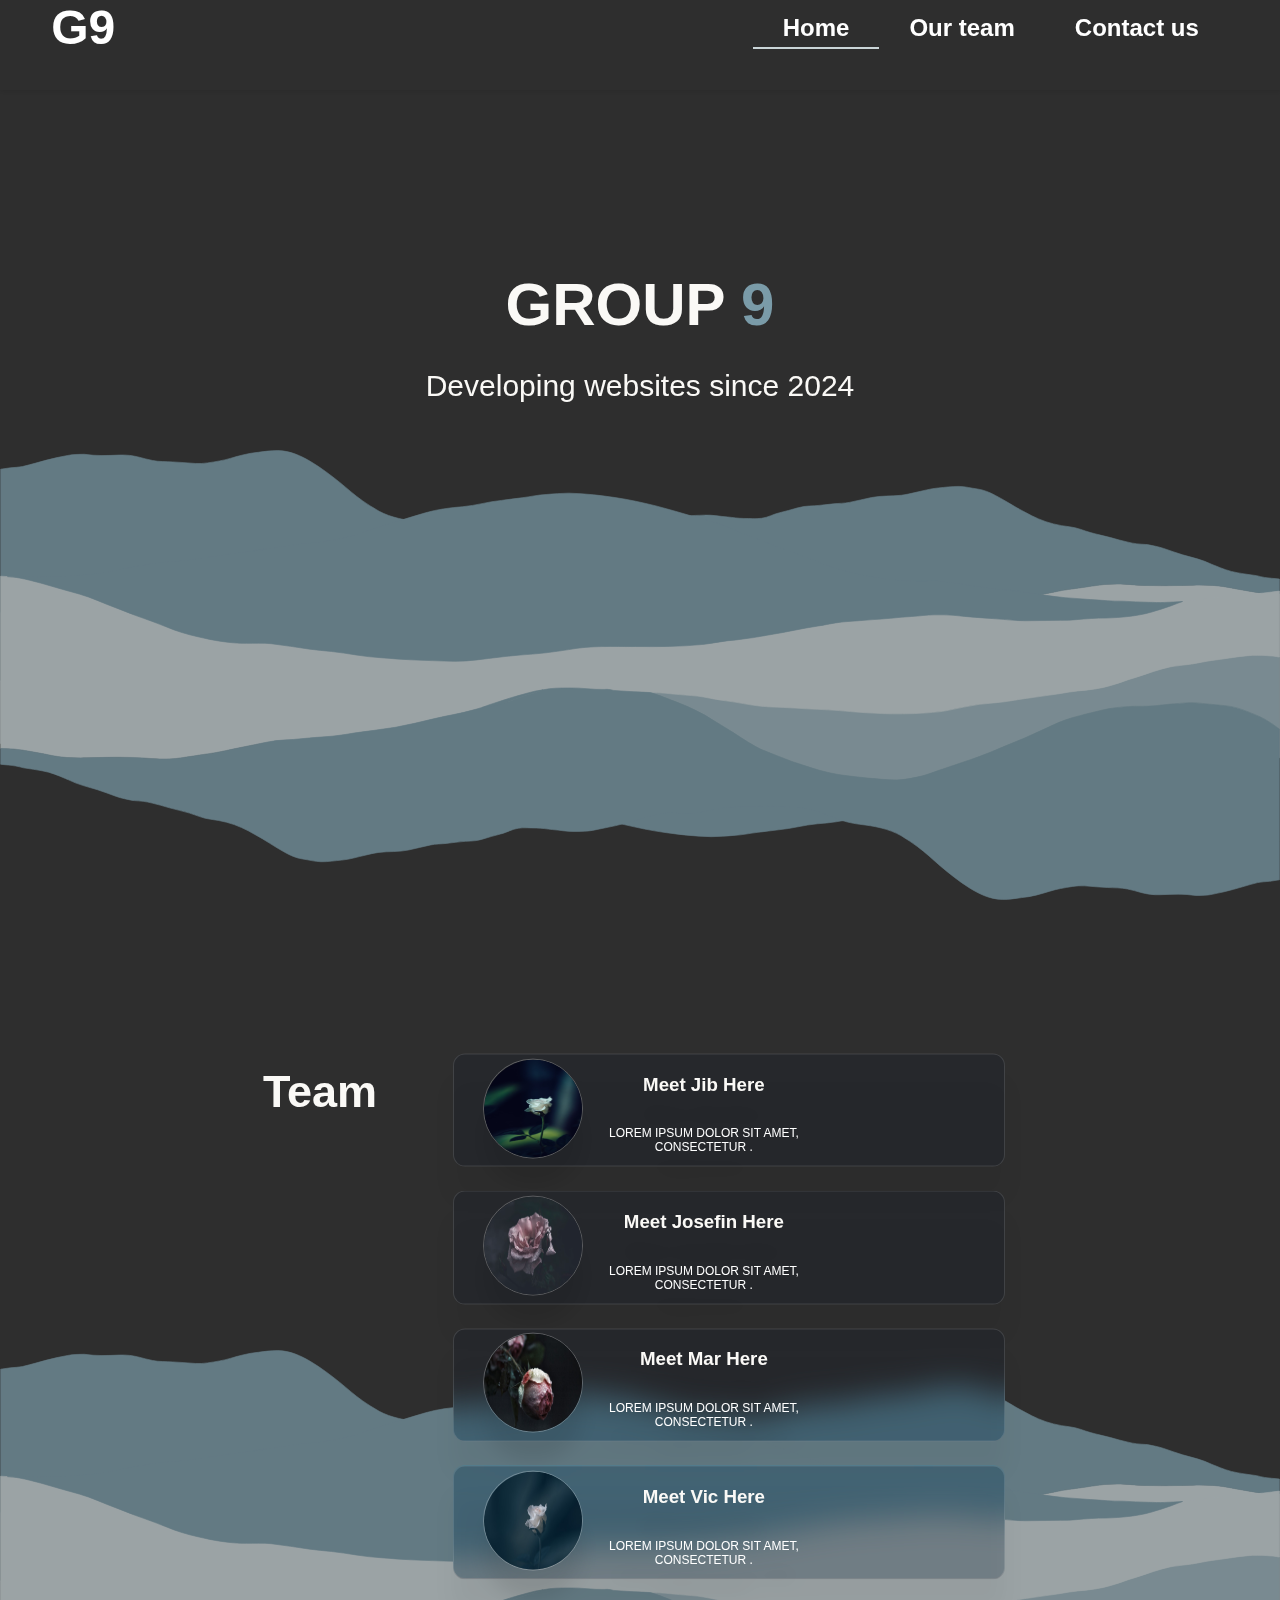
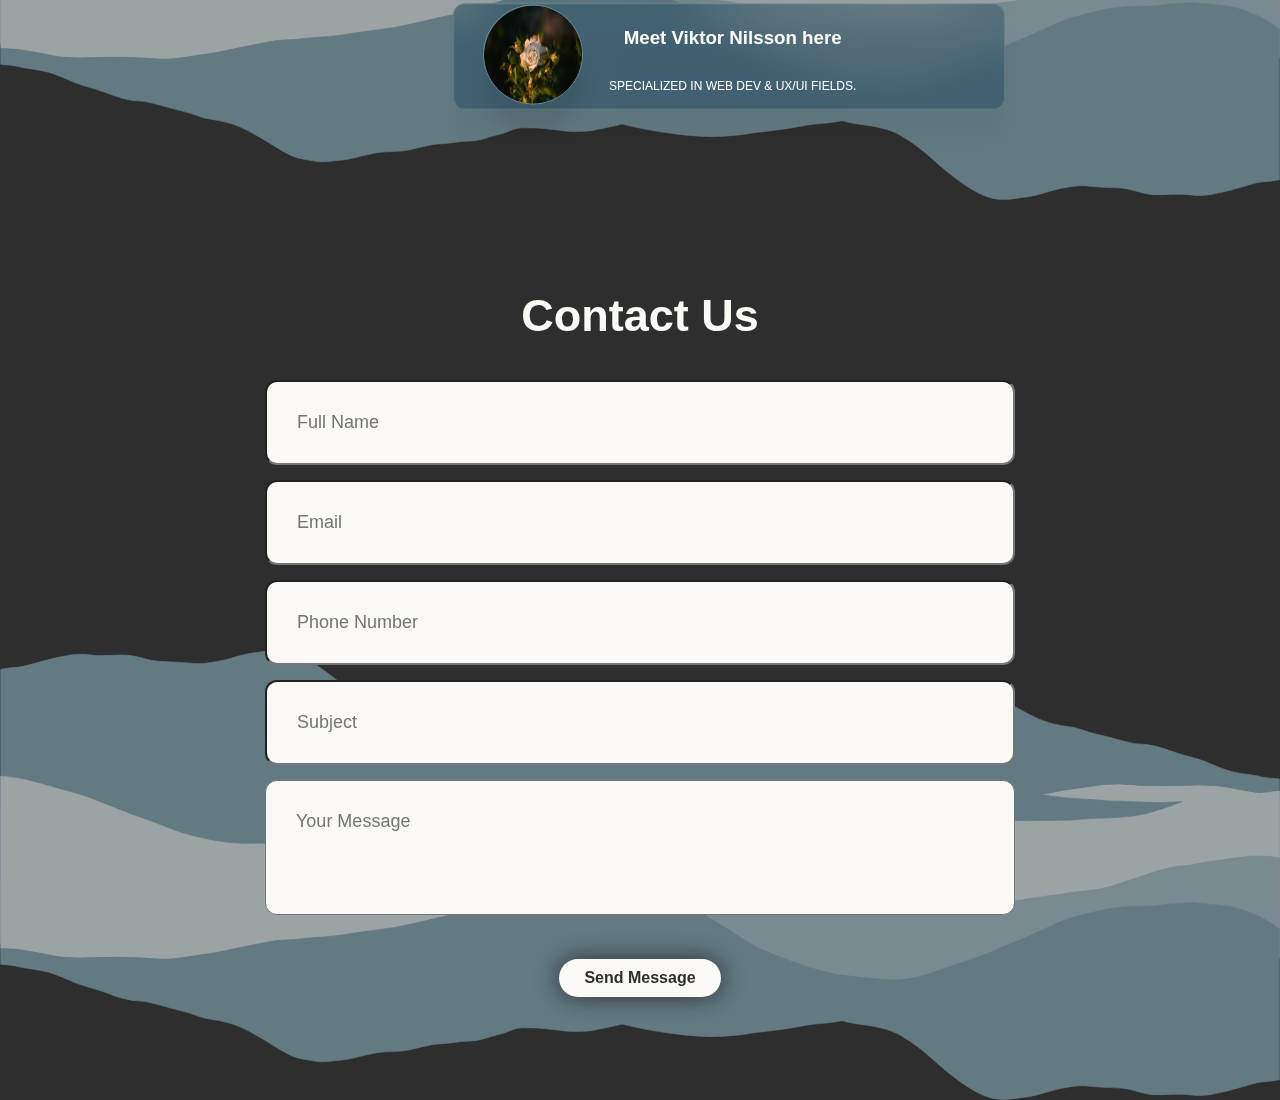
==== commit 55817dbf: "Merge branch 'main' of https://github.com/Indesign01/informationsprodukt" ====
--- a/index.html
+++ b/index.html
@@ -1,14 +1,11 @@
 <!DOCTYPE html>
 <html lang="en">
     <head>
-    <!--Denna är titeln för sidan-->
         <title>Project group 9</title>
         <meta charset="utf-8">
         <meta name="viewport" content="width=device-width, initial-scale=1.0">
         <meta name="description" content="Denna är startsidan för projektet">
-        <!--Detta bibliotek hjälper till navigering-->
         <script src="https://code.jquery.com/jquery-3.7.1.slim.min.js" integrity="sha256-kmHvs0B+OpCW5GVHUNjv9rOmY0IvSIRcf7zGUDTDQM8=" crossorigin="anonymous"></script>
-        <!--Här laddas upp en script som behöver köras inna DOM är laddad-->
         <script type="module">
             function loadClassOnce (){
                 $(".banner-image-card").each(function() {
@@ -21,20 +18,16 @@
             }
             loadClassOnce();
         </script>
-        <!--Detta är filen till HTML stil som behövs för denna sida-->
         <link rel="stylesheet" type="text/css" href="global.css">
     </head>
     <body>
-    <!--Här börjar hela sidans innehåll-->
          <div id="content">
-         <!--Detta är en headern som är längst upp på sdian och som innehåller navigation-->
-         <!--Det är tänkt att detta ska fungera som en SPA navigation-->
             <header>
                 <nav id="nav" class="nav">
                     <a href="#home" class="logo">G9</a>
+                    <!--<label id="menu-cheeseburger" class="menu-icon" for="menu-btn"><span class="navicon"></span></label>-->
                     <label id="menu-cheeseburger" class="menu-icon"><span class="navicon"></span></label>
                     <div class="responsive-modal" ></div>
-                    <!--Detta är olika knappar som hjälper användaren att navigera på sidan-->
                     <ul class="menu">
                         <li class="button-select"><a class="active" href="#home">Home</a></li>
                         <li class="button-select"><a href="#team">Our team</a></li>
@@ -42,36 +35,26 @@
                     </ul>
                 </nav>
             </header>
-            <!--Här blörjar sidans innehåll under navigering-->
             <main>
-            <!--Detta är den fösta sektionen på sidan-->
                 <section id="home-sec">
                     <div id="home" class="full-view-hieght-frame">
-                    <!--Detta hjälper till att innehållen på sektionen visas till användaren på så sätt att den tar den plats som navegation tar -->
                         <div class="push-sibling-down"></div>
-                        <!--Detta är det som är synlig för användaren-->
                         <div id="homeBody" class="page default bara-denna position-text">
                             <h1>GROUP <span>9</span></h1>
                             <p>Developing websites since 2024</p>
                         </div>
-                        Detta är bakgrundsbilden för sidan som bestämdes under designprocessen.
-                        <!--Beslutet att lämna den som ett element på sidan i ställe för en bakgrund i CSS:n är att hjälpa avnädaren att se vad som syns på sidan genom att ha en beskriving på alt-attributen-->
                         <div  class="section-bg">
                             <img src="src/assets/images/background-svg-waves.svg" alt="This is a dcoration background of waves">
                         </div>
                     </div>
                 </section>
-                <!--Här börjar del två av sidans tre sidor eller sektioner-->
-                <!--Denna sektion presenterar medarbetarna-->
                 <section id="team-sec">
                     <div id="team" class="full-view-hieght-frame">
                         <div class="push-sibling-down"></div>
                         <div id="teamBody" class="page">
-                        <!--Denna är sektionens titel-->
                             <h2>Team</h2>
-                            <!--Denna plats är för alla kort och länkar till de individuella delar som alla jobbat med-->
+                            <!--<p class="testadenna">Börja</p>-->
                             <div class="team-img-collection">
-                                <!--Här börjar första kortet-->
                                 <div class="container-card" onclick="location.href='src/pages/team/jib/index.html';">
                                     <div class="wrapper-card">
                                         <div class="banner-image-card circular--landscape">
@@ -84,7 +67,6 @@
                                             consectetur .</p>
                                     </div>
                                 </div>
-                                <!--Här börjar andra kortet-->
                                 <div class="container-card" onclick="location.href='src/pages/team/jos/index.html';">
                                     <div class="wrapper-card">
                                         <div class="banner-image-card circular--landscape">
@@ -92,12 +74,11 @@
                                         </div>
                                     </div>
                                     <div class="caption-card">
-                                        <h3> Meet Jos Here</h3>
-                                        <p>Lorem ipsum dolor sit amet, <br>
-                                            consectetur .</p>
-                                    </div>
-                                </div>
-                                <!--Här börjar tredje kortet-->
+                                        <h3> Meet Josefin Here</h3>
+                                        <p>Lorem ipsum dolor sit amet, <br>
+                                            consectetur .</p>
+                                    </div>
+                                </div>
                                 <div class="container-card" onclick="location.href='src/pages/team/mar/index.html';">
                                     <div class="wrapper-card">
                                         <div class="banner-image-card circular--landscape">
@@ -110,7 +91,6 @@
                                             consectetur .</p>
                                     </div>
                                 </div>
-                                <!--Här börjar fjärde kortet-->
                                 <div class="container-card" onclick="location.href='src/pages/team/vic/index.html';">
                                     <div class="wrapper-card">
                                         <div class="banner-image-card circular--landscape">
@@ -123,7 +103,6 @@
                                             consectetur .</p>
                                     </div>
                                 </div>
-                                <!--Här börjar femte kortet-->
                                 <div class="container-card" onclick="location.href='src/pages/team/vik/viktornilsson.html';">
                                     <div class="wrapper-card">
                                         <div class="banner-image-card circular--landscape">
@@ -137,19 +116,18 @@
                                     </div>
                                 </div>
                             </div>
-                            <!--Här slutar alla länkar och med det sektionen-->
                         </div>
                         <div class="section-bg">
                             <img src="src/assets/images/background-svg-waves.svg" alt="This is a dcoration background of waves">
                         </div>
                     </div>
                 </section>
-                <!--Här börjar den trejde sektionen-->
-                <!--Detta är ett kontakt formulär som anvädnaren kan använda sig av för att kontakta företaget -->
                 <section id="contact-sec">
                     <div id="contact" class="full-view-hieght-frame">
                         <div class="push-sibling-down"></div>
                         <div id="contactBody" class="page">
+                            <!--<h1>Contact</h1>-->
+                            <!--<p>Skriv...</p>-->
                             <div class="contact" id="contact-form">
                                 <h2 class="contact">Contact Us</h2>
                                 <form action="#">
@@ -166,7 +144,6 @@
                                     <input type="submit" value="Send Message" class="btn">
                                 </form>
                             </div>
-                            <!--Här slutar formuläret och med det sektionens innehåll-->
                         </div>
                         <div class="section-bg">
                             <img src="src/assets/images/background-svg-waves.svg" alt="This is a dcoration background of waves">
@@ -176,9 +153,8 @@
             </main>
         </div>
 
-<!--Här börjar en script som hjälper att navigera på sidan-->
+
         <script>
-//        Här väljes alla sektioner för att ta reda på vilken plats menyn ska navigera till och sätta en aktiv layout till knappen
             let sections = document.querySelectorAll('section');
             let navLinks = document.querySelectorAll('header nav ul li a');
             window.onscroll = () => {
@@ -186,6 +162,7 @@
                     let top = window.scrollY;
                     let offset = sec.offsetTop - 150;
                     let height = sec.offsetHeight;
+                    //             let id = sec.getAttribute('id');
                     let id = sec.getElementsByTagName( "div" )[0].getAttribute("id");
                     if(top >= offset && top < offset + height) {
                         navLinks.forEach(links => {
@@ -196,10 +173,9 @@
                     };
                 });
             };
-//Detta är en fuktion som tar bort en klass när en knapp har tryckts
+
             $(document).on("click", "a", function() {
                 var href = $(this).attr("href");
-//                Här anropas funktionen som kör ta-bort funktionen
                 removeClasses();
             });
 
@@ -209,14 +185,14 @@
                 $('.responsive-modal').removeClass('responsive-modal-default responsive-modal-add');
                 console.log("removing")
             }
-//                Här adderas klasser till valda element. Detta görs med hjälp av klasser
+
             function addClasses(){
                 $('.menu').addClass('menu-display');
                 $('.navicon').addClass('navicon-add navicon-add:before navicon-add:after');
                 $('.responsive-modal').addClass('responsive-modal-default responsive-modal-add');
                 console.log("adding")
             }
-//        Detta är meny till responsive läge
+
             menu = document.getElementById('menu-cheeseburger');
             menu.onclick=function() {
                 if($('.menu').hasClass("menu-display")) {
@@ -226,7 +202,8 @@
                     addClasses();
                 }
             };
-    //        En funktion för att köra animationer och som körs efter att DOM är laddad
+
+    //        Give time to DOM to load before calling animations
                 setTimeout(function runAnim() {
                     $(".anim-effect").each(function(ind, elem) {
                         setTimeout(function(){
@@ -235,20 +212,26 @@
                             console.log($(elem).text());
                         },(ind+1)*100);
                     });
+    //Okay to use - remove class when working with responsive
+    //                $(".banner-image-card").each(function() {
+    //                    $(this).removeClass("fill-space");
+    //                });
                 },25);
+
         </script>
-<!--Här slutar scripten-->
+
     </body>
+
 </html>
-<!--Slut på hela HMTLM sidan-->
-
-
-
-
-
-
-
-
-
-
-
+
+
+
+
+
+
+
+
+
+
+
+
--- a/global.css
+++ b/global.css
@@ -1,10 +1,10 @@
-/*Detta är stilar för både sidan och de individuella sidorna. Det finns extra CSS-filer på vissa av temets individuella mappar*/
 html, body {
     position: relative;
     width:100%;
     height:100%;
     margin:0px;
     padding:0px;
+    /*    font-size: 16px;*/
     color: #faf9f6;
     background-color: #2E2E2E;
     scroll-behavior: smooth;
@@ -32,8 +32,10 @@
     width: 100%;
     height: 10vh;
     position: fixed;
+    /*    text-align:right;*/
     text-align:left;
     background-color: #2E2E2E;
+    /*    background-color: #2E4E6E;*/
     z-index: 1;
 }
 
@@ -92,14 +94,16 @@
 }
 
 .position-text{
+    /*    position:relative;*/
     position: absolute;
     top: 30%;
     left: 20%;
     right: 20%;
     text-align: center;
     overflow: hidden;
-}
-/*Engelska och svenska blandat för kommentarer */
+    /*    z-index: 1;*/
+}
+
 /* FONTS & SIZES BELOW */
 
 h1 {
@@ -152,6 +156,7 @@
 /* header */
 
 .nav {
+  /*    background-color: #fff;*/
   box-shadow: 1px 1px 4px 0 rgba(0, 0, 0, 0.1);
   position: fixed;
   width: 100%;
@@ -167,12 +172,19 @@
     padding: 0;
     list-style: none;
     overflow: hidden;
+    /*    background-color: #fff;*/
 }
 
 .nav li a {
     display: block;
     padding: 20px 20px;
+    /*    border-right: 1px solid #f4f4f4;*/
     text-decoration: none;
+}
+
+.nav li a:hover,
+.nav .menu-btn:hover {
+    /*    background-color: #f4f4f4;*/
 }
 
 .nav .logo {
@@ -261,6 +273,7 @@
 .responsive-modal-default{
     position: fixed;
     bottom:0;
+/*    background-color: color(srgb 0.18 0.18 0.18 / 0.92);*/
     background-color: rgba(46, 46, 46, 0.92);
     box-shadow: 0 4px 8px 0 rgba(0,0,0,0.2),0 6px 20px 0 rgba(0,0,0,0.19);
     -webkit-animation-name: animatetop;
@@ -315,11 +328,13 @@
     background-color: rgba(17, 25, 40, 0.25);
     border-radius: 12px;
     border: 1px solid rgba(255, 255, 255, 0.125);
+    /*    padding: 38px;*/
     filter: drop-shadow(0 30px 10px rgba(0,0,0,0.125));
     align-items: center;
     text-align: center;
     padding-left: 5%;
     max-width: 100%;
+    /*    max-height: 15%;*/
     max-height: 120px;
     font-size: 16px;
     margin: 0.75em;
@@ -352,14 +367,18 @@
 .animate-items{
     position: relative;
     animation-name: easeload , anim-show;
+    /*!*    animation-name: anim-show;*!*/
     animation-duration: 2s;
 }
 /* End- For Jquery animations*/
 
+
+/*.banner-image-card p {*/
 .caption-card p {
     color: #fff;
     font-family: 'Lato', sans-serif;
     text-align: center;
+    /*    font-size: 0.8rem;*/
     font-size: 0.4rem;
     text-transform: uppercase;
 }
@@ -391,6 +410,7 @@
     font-family: 'Righteous', sans-serif;
     color: rgba(255,255,255,0.98);
     text-transform: uppercase;
+    /*    font-size: 2.4rem;*/
 }
 
 .caption-card h5 {
@@ -423,16 +443,22 @@
   100% { left:0px; top:0px;}
 }
 
+/*BackColour*/
+/*background-image: linear-gradient(to top, #adf, #8bf);*/
+
 
 /*Contact*/
 
 .contact {
+  /*    padding-top: 15rem;*/
   text-align: center;
+  /*    font-size: 4rem;*/
   margin-left: 5rem;
   margin-right: 5rem;
 }
 
 .contact form {
+  /*    max-width: 70rem;*/
   max-width: 25rem;
   margin: 1rem auto;
   text-align: center;
@@ -447,17 +473,21 @@
 .contact form .input-box input,
 .contact form textarea {
   width: 100%;
+  /*    padding: 1.5rem;*/
   padding: 1rem;
+  /*    font-size: 1.6rem;*/
   font-size: 0.6em;
   color: #2e2e2e;
   background: #faf9f6;
   border-radius: 0.4rem;
+  /*    margin: 1rem 0;*/
   margin: 0.25rem 0;
   resize: none;
   font-family: "Lato", sans-serif;
 }
 
 .contact form .btn {
+  /*    margin-top: 2rem;*/
   margin-top: 1rem;
 
   /* Knappen */
@@ -492,7 +522,7 @@
     max-height: 15vh;
 }
 
-/*Här börjar arbetet med den responsiva delen av sidan*/
+
 /* 48em = 768px */
 
 @media (min-width: 48em) {
@@ -581,7 +611,7 @@
         font-size: 30px;
     }
 }
-/*For tablets and small comp. scns, om man vill testa vända på mobilen*/
+/*For tablets and small comp. scns*/
 @media screen and (max-width: 87em) and (orientation: landscape) {
     #nav ul{
         margin-top: 1vh;
@@ -596,22 +626,25 @@
         margin: 0;
     }
 }
-/*Här börjar några stilar för de individella delarna som finns i detta projekt*/
+
+
+
+
 /* local styles */
 
 
+
+
 /* josefincss */
+
 .change-size{
     top: 0%;
     left: 0%;
     right: 0%;
 }
-.scroll-p{
-
-}
 
 .rubrik h1{
-    font-size: 50px;
+    font-size: 45px;
     margin-top: 100px;
     margin-bottom: 4px;
     color: rgb(249, 158, 158);
@@ -632,18 +665,55 @@
 }
 
 .rubrik2{
-    font-size: 30px;
-    margin-top: 50px;
-    margin-bottom: 4px;
+    font-size: 25px;
+    margin-top: 20px;
+    margin-bottom: 0%;
     color: rgb(249, 158, 158);
     font-family: monospace;
     text-align: center;
 }
 
 .column {
-    width: 30%;
+    width: 30%; 
     float: left;
     margin-right: 5%;
-    font-size: 20px;
+    font-size: 18px;
     margin: 20px;
+    margin-top: 0%;
   }
+
+  .contactinfo{
+        margin-top: 400px;
+        bottom: 2px;
+        width: 100%;
+        text-align: center;
+        font-size: 16px;
+        border: 2px solid rgb(249, 158, 158); 
+        padding: 5px;
+  }
+  
+  @media screen and (max-width: 768px) {
+    .rubrik2 {
+        text-align: center;
+    }
+    .column {
+        width: 90%;
+        float: none;
+        margin-bottom: 20px;
+        font-size: 12px
+    }
+}
+
+@media screen and (max-width: 768px) {
+    .p-element p {
+        color: white;
+    }
+}
+
+@media screen and (max-width: 768px) {
+    footer {
+        margin-top: 500px;
+        font-size: 15px;
+    }
+}
+
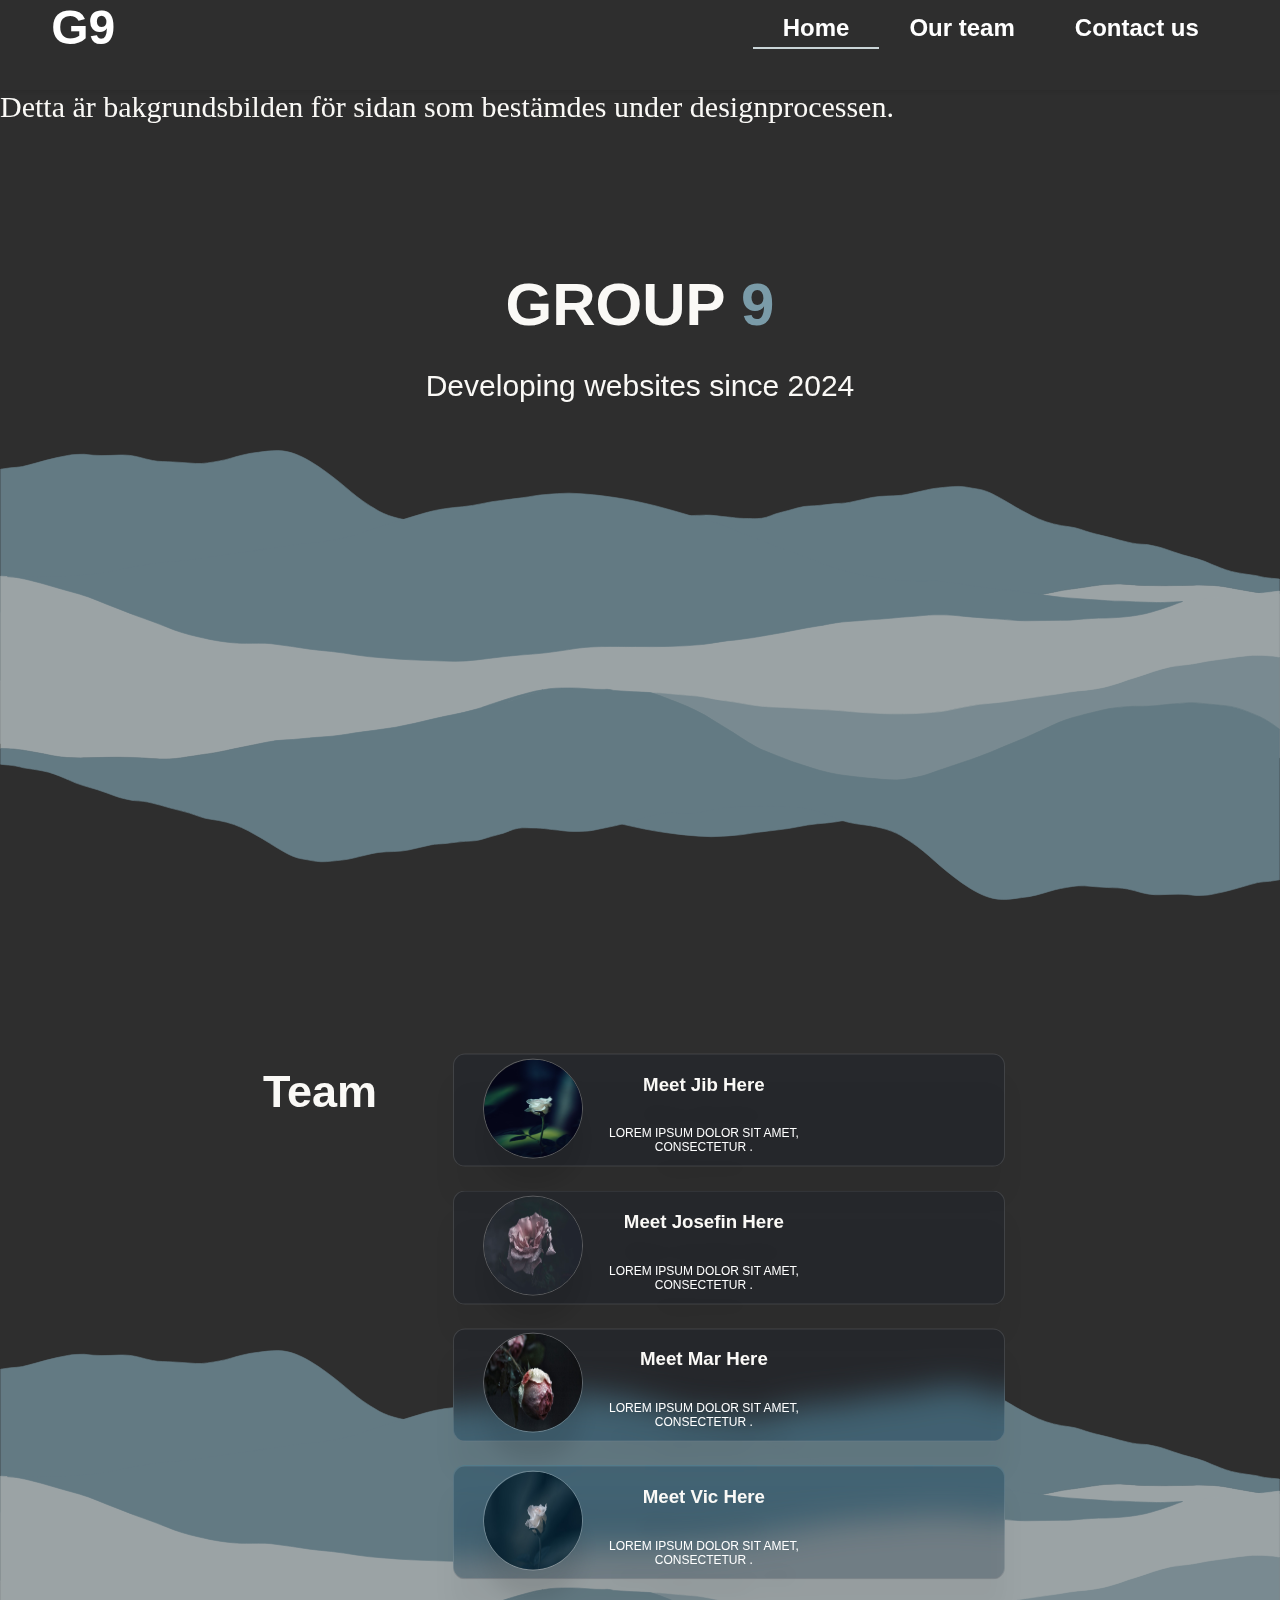
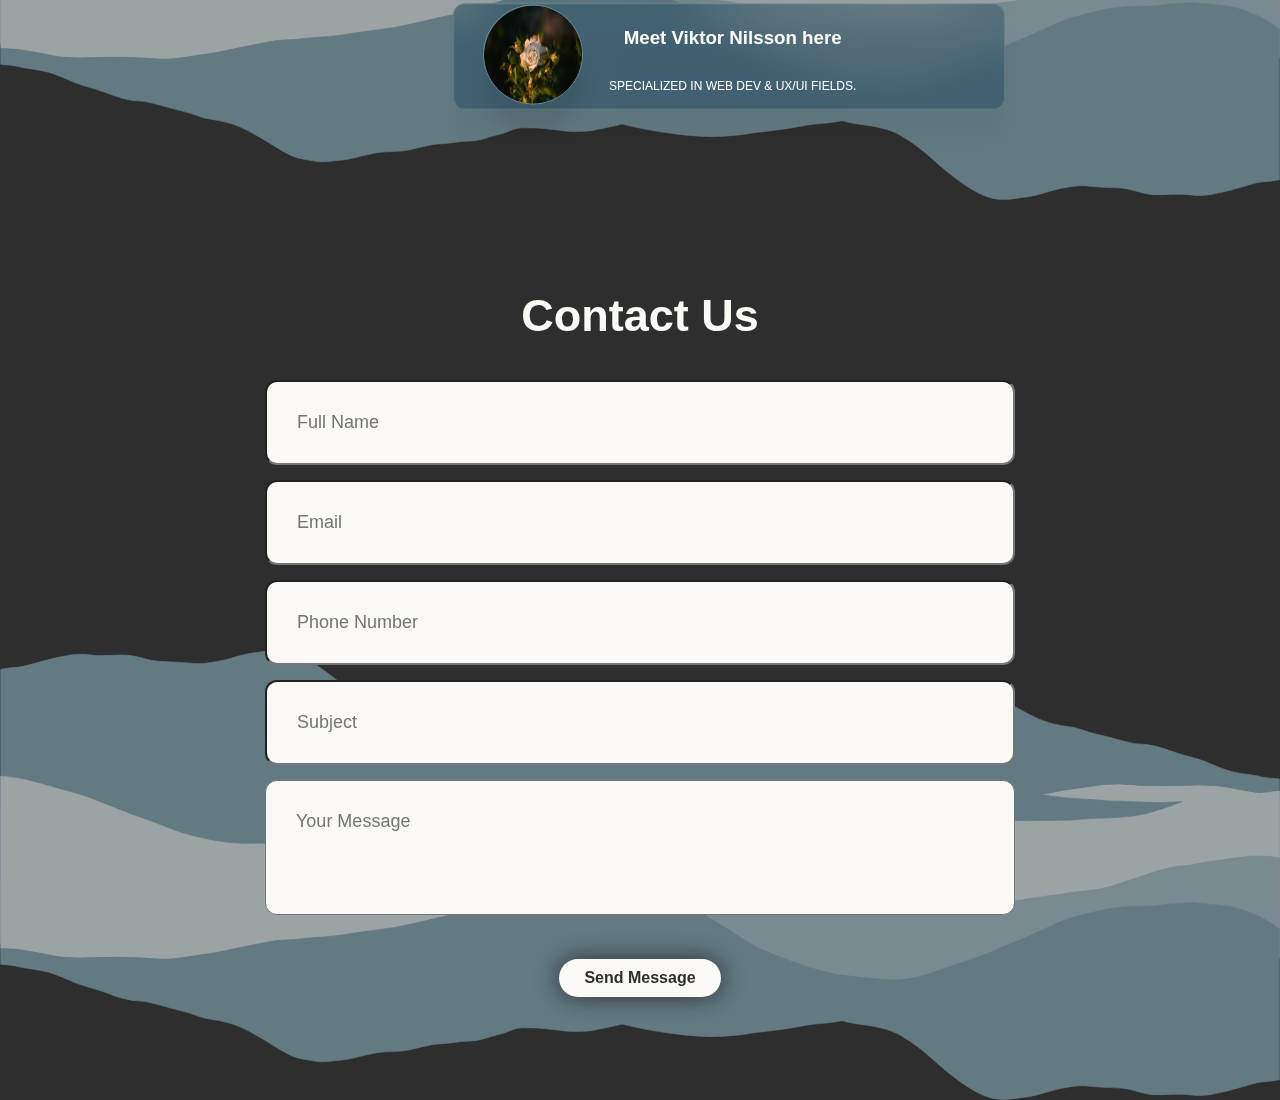
==== commit 1dc452ea: "Merge branch 'main' of https://github.com/Indesign01/informationsprodukt" ====
--- a/index.html
+++ b/index.html
@@ -1,11 +1,14 @@
 <!DOCTYPE html>
 <html lang="en">
     <head>
+    <!--Denna är titeln för sidan-->
         <title>Project group 9</title>
         <meta charset="utf-8">
         <meta name="viewport" content="width=device-width, initial-scale=1.0">
         <meta name="description" content="Denna är startsidan för projektet">
+        <!--Detta bibliotek hjälper till navigering-->
         <script src="https://code.jquery.com/jquery-3.7.1.slim.min.js" integrity="sha256-kmHvs0B+OpCW5GVHUNjv9rOmY0IvSIRcf7zGUDTDQM8=" crossorigin="anonymous"></script>
+        <!--Här laddas upp en script som behöver köras inna DOM är laddad-->
         <script type="module">
             function loadClassOnce (){
                 $(".banner-image-card").each(function() {
@@ -18,16 +21,20 @@
             }
             loadClassOnce();
         </script>
+        <!--Detta är filen till HTML stil som behövs för denna sida-->
         <link rel="stylesheet" type="text/css" href="global.css">
     </head>
     <body>
+    <!--Här börjar hela sidans innehåll-->
          <div id="content">
+         <!--Detta är en headern som är längst upp på sdian och som innehåller navigation-->
+         <!--Det är tänkt att detta ska fungera som en SPA navigation-->
             <header>
                 <nav id="nav" class="nav">
                     <a href="#home" class="logo">G9</a>
-                    <!--<label id="menu-cheeseburger" class="menu-icon" for="menu-btn"><span class="navicon"></span></label>-->
                     <label id="menu-cheeseburger" class="menu-icon"><span class="navicon"></span></label>
                     <div class="responsive-modal" ></div>
+                    <!--Detta är olika knappar som hjälper användaren att navigera på sidan-->
                     <ul class="menu">
                         <li class="button-select"><a class="active" href="#home">Home</a></li>
                         <li class="button-select"><a href="#team">Our team</a></li>
@@ -35,26 +42,36 @@
                     </ul>
                 </nav>
             </header>
+            <!--Här blörjar sidans innehåll under navigering-->
             <main>
+            <!--Detta är den fösta sektionen på sidan-->
                 <section id="home-sec">
                     <div id="home" class="full-view-hieght-frame">
+                    <!--Detta hjälper till att innehållen på sektionen visas till användaren på så sätt att den tar den plats som navegation tar -->
                         <div class="push-sibling-down"></div>
+                        <!--Detta är det som är synlig för användaren-->
                         <div id="homeBody" class="page default bara-denna position-text">
                             <h1>GROUP <span>9</span></h1>
                             <p>Developing websites since 2024</p>
                         </div>
+                        Detta är bakgrundsbilden för sidan som bestämdes under designprocessen.
+                        <!--Beslutet att lämna den som ett element på sidan i ställe för en bakgrund i CSS:n är att hjälpa avnädaren att se vad som syns på sidan genom att ha en beskriving på alt-attributen-->
                         <div  class="section-bg">
                             <img src="src/assets/images/background-svg-waves.svg" alt="This is a dcoration background of waves">
                         </div>
                     </div>
                 </section>
+                <!--Här börjar del två av sidans tre sidor eller sektioner-->
+                <!--Denna sektion presenterar medarbetarna-->
                 <section id="team-sec">
                     <div id="team" class="full-view-hieght-frame">
                         <div class="push-sibling-down"></div>
                         <div id="teamBody" class="page">
+                        <!--Denna är sektionens titel-->
                             <h2>Team</h2>
-                            <!--<p class="testadenna">Börja</p>-->
+                            <!--Denna plats är för alla kort och länkar till de individuella delar som alla jobbat med-->
                             <div class="team-img-collection">
+                                <!--Här börjar första kortet-->
                                 <div class="container-card" onclick="location.href='src/pages/team/jib/index.html';">
                                     <div class="wrapper-card">
                                         <div class="banner-image-card circular--landscape">
@@ -67,6 +84,7 @@
                                             consectetur .</p>
                                     </div>
                                 </div>
+                                <!--Här börjar andra kortet-->
                                 <div class="container-card" onclick="location.href='src/pages/team/jos/index.html';">
                                     <div class="wrapper-card">
                                         <div class="banner-image-card circular--landscape">
@@ -79,6 +97,7 @@
                                             consectetur .</p>
                                     </div>
                                 </div>
+                                <!--Här börjar tredje kortet-->
                                 <div class="container-card" onclick="location.href='src/pages/team/mar/index.html';">
                                     <div class="wrapper-card">
                                         <div class="banner-image-card circular--landscape">
@@ -91,6 +110,7 @@
                                             consectetur .</p>
                                     </div>
                                 </div>
+                                <!--Här börjar fjärde kortet-->
                                 <div class="container-card" onclick="location.href='src/pages/team/vic/index.html';">
                                     <div class="wrapper-card">
                                         <div class="banner-image-card circular--landscape">
@@ -103,6 +123,7 @@
                                             consectetur .</p>
                                     </div>
                                 </div>
+                                <!--Här börjar femte kortet-->
                                 <div class="container-card" onclick="location.href='src/pages/team/vik/viktornilsson.html';">
                                     <div class="wrapper-card">
                                         <div class="banner-image-card circular--landscape">
@@ -116,18 +137,19 @@
                                     </div>
                                 </div>
                             </div>
+                            <!--Här slutar alla länkar och med det sektionen-->
                         </div>
                         <div class="section-bg">
                             <img src="src/assets/images/background-svg-waves.svg" alt="This is a dcoration background of waves">
                         </div>
                     </div>
                 </section>
+                <!--Här börjar den trejde sektionen-->
+                <!--Detta är ett kontakt formulär som anvädnaren kan använda sig av för att kontakta företaget -->
                 <section id="contact-sec">
                     <div id="contact" class="full-view-hieght-frame">
                         <div class="push-sibling-down"></div>
                         <div id="contactBody" class="page">
-                            <!--<h1>Contact</h1>-->
-                            <!--<p>Skriv...</p>-->
                             <div class="contact" id="contact-form">
                                 <h2 class="contact">Contact Us</h2>
                                 <form action="#">
@@ -144,6 +166,7 @@
                                     <input type="submit" value="Send Message" class="btn">
                                 </form>
                             </div>
+                            <!--Här slutar formuläret och med det sektionens innehåll-->
                         </div>
                         <div class="section-bg">
                             <img src="src/assets/images/background-svg-waves.svg" alt="This is a dcoration background of waves">
@@ -153,8 +176,9 @@
             </main>
         </div>
 
-
+<!--Här börjar en script som hjälper att navigera på sidan-->
         <script>
+//        Här väljes alla sektioner för att ta reda på vilken plats menyn ska navigera till och sätta en aktiv layout till knappen
             let sections = document.querySelectorAll('section');
             let navLinks = document.querySelectorAll('header nav ul li a');
             window.onscroll = () => {
@@ -162,7 +186,6 @@
                     let top = window.scrollY;
                     let offset = sec.offsetTop - 150;
                     let height = sec.offsetHeight;
-                    //             let id = sec.getAttribute('id');
                     let id = sec.getElementsByTagName( "div" )[0].getAttribute("id");
                     if(top >= offset && top < offset + height) {
                         navLinks.forEach(links => {
@@ -173,9 +196,10 @@
                     };
                 });
             };
-
+//Detta är en fuktion som tar bort en klass när en knapp har tryckts
             $(document).on("click", "a", function() {
                 var href = $(this).attr("href");
+//                Här anropas funktionen som kör ta-bort funktionen
                 removeClasses();
             });
 
@@ -185,14 +209,14 @@
                 $('.responsive-modal').removeClass('responsive-modal-default responsive-modal-add');
                 console.log("removing")
             }
-
+//                Här adderas klasser till valda element. Detta görs med hjälp av klasser
             function addClasses(){
                 $('.menu').addClass('menu-display');
                 $('.navicon').addClass('navicon-add navicon-add:before navicon-add:after');
                 $('.responsive-modal').addClass('responsive-modal-default responsive-modal-add');
                 console.log("adding")
             }
-
+//        Detta är meny till responsive läge
             menu = document.getElementById('menu-cheeseburger');
             menu.onclick=function() {
                 if($('.menu').hasClass("menu-display")) {
@@ -202,8 +226,7 @@
                     addClasses();
                 }
             };
-
-    //        Give time to DOM to load before calling animations
+    //        En funktion för att köra animationer och som körs efter att DOM är laddad
                 setTimeout(function runAnim() {
                     $(".anim-effect").each(function(ind, elem) {
                         setTimeout(function(){
@@ -212,26 +235,20 @@
                             console.log($(elem).text());
                         },(ind+1)*100);
                     });
-    //Okay to use - remove class when working with responsive
-    //                $(".banner-image-card").each(function() {
-    //                    $(this).removeClass("fill-space");
-    //                });
                 },25);
-
         </script>
-
+<!--Här slutar scripten-->
     </body>
-
 </html>
-
-
-
-
-
-
-
-
-
-
-
-
+<!--Slut på hela HMTLM sidan-->
+
+
+
+
+
+
+
+
+
+
+
--- a/global.css
+++ b/global.css
@@ -1,10 +1,10 @@
+/*Detta är stilar för både sidan och de individuella sidorna. Det finns extra CSS-filer på vissa av temets individuella mappar*/
 html, body {
     position: relative;
     width:100%;
     height:100%;
     margin:0px;
     padding:0px;
-    /*    font-size: 16px;*/
     color: #faf9f6;
     background-color: #2E2E2E;
     scroll-behavior: smooth;
@@ -32,10 +32,8 @@
     width: 100%;
     height: 10vh;
     position: fixed;
-    /*    text-align:right;*/
     text-align:left;
     background-color: #2E2E2E;
-    /*    background-color: #2E4E6E;*/
     z-index: 1;
 }
 
@@ -94,16 +92,14 @@
 }
 
 .position-text{
-    /*    position:relative;*/
     position: absolute;
     top: 30%;
     left: 20%;
     right: 20%;
     text-align: center;
     overflow: hidden;
-    /*    z-index: 1;*/
-}
-
+}
+/*Engelska och svenska blandat för kommentarer */
 /* FONTS & SIZES BELOW */
 
 h1 {
@@ -156,7 +152,6 @@
 /* header */
 
 .nav {
-  /*    background-color: #fff;*/
   box-shadow: 1px 1px 4px 0 rgba(0, 0, 0, 0.1);
   position: fixed;
   width: 100%;
@@ -172,19 +167,12 @@
     padding: 0;
     list-style: none;
     overflow: hidden;
-    /*    background-color: #fff;*/
 }
 
 .nav li a {
     display: block;
     padding: 20px 20px;
-    /*    border-right: 1px solid #f4f4f4;*/
     text-decoration: none;
-}
-
-.nav li a:hover,
-.nav .menu-btn:hover {
-    /*    background-color: #f4f4f4;*/
 }
 
 .nav .logo {
@@ -273,7 +261,6 @@
 .responsive-modal-default{
     position: fixed;
     bottom:0;
-/*    background-color: color(srgb 0.18 0.18 0.18 / 0.92);*/
     background-color: rgba(46, 46, 46, 0.92);
     box-shadow: 0 4px 8px 0 rgba(0,0,0,0.2),0 6px 20px 0 rgba(0,0,0,0.19);
     -webkit-animation-name: animatetop;
@@ -328,13 +315,11 @@
     background-color: rgba(17, 25, 40, 0.25);
     border-radius: 12px;
     border: 1px solid rgba(255, 255, 255, 0.125);
-    /*    padding: 38px;*/
     filter: drop-shadow(0 30px 10px rgba(0,0,0,0.125));
     align-items: center;
     text-align: center;
     padding-left: 5%;
     max-width: 100%;
-    /*    max-height: 15%;*/
     max-height: 120px;
     font-size: 16px;
     margin: 0.75em;
@@ -367,18 +352,14 @@
 .animate-items{
     position: relative;
     animation-name: easeload , anim-show;
-    /*!*    animation-name: anim-show;*!*/
     animation-duration: 2s;
 }
 /* End- For Jquery animations*/
 
-
-/*.banner-image-card p {*/
 .caption-card p {
     color: #fff;
     font-family: 'Lato', sans-serif;
     text-align: center;
-    /*    font-size: 0.8rem;*/
     font-size: 0.4rem;
     text-transform: uppercase;
 }
@@ -410,7 +391,6 @@
     font-family: 'Righteous', sans-serif;
     color: rgba(255,255,255,0.98);
     text-transform: uppercase;
-    /*    font-size: 2.4rem;*/
 }
 
 .caption-card h5 {
@@ -443,22 +423,16 @@
   100% { left:0px; top:0px;}
 }
 
-/*BackColour*/
-/*background-image: linear-gradient(to top, #adf, #8bf);*/
-
 
 /*Contact*/
 
 .contact {
-  /*    padding-top: 15rem;*/
   text-align: center;
-  /*    font-size: 4rem;*/
   margin-left: 5rem;
   margin-right: 5rem;
 }
 
 .contact form {
-  /*    max-width: 70rem;*/
   max-width: 25rem;
   margin: 1rem auto;
   text-align: center;
@@ -473,21 +447,17 @@
 .contact form .input-box input,
 .contact form textarea {
   width: 100%;
-  /*    padding: 1.5rem;*/
   padding: 1rem;
-  /*    font-size: 1.6rem;*/
   font-size: 0.6em;
   color: #2e2e2e;
   background: #faf9f6;
   border-radius: 0.4rem;
-  /*    margin: 1rem 0;*/
   margin: 0.25rem 0;
   resize: none;
   font-family: "Lato", sans-serif;
 }
 
 .contact form .btn {
-  /*    margin-top: 2rem;*/
   margin-top: 1rem;
 
   /* Knappen */
@@ -522,7 +492,7 @@
     max-height: 15vh;
 }
 
-
+/*Här börjar arbetet med den responsiva delen av sidan*/
 /* 48em = 768px */
 
 @media (min-width: 48em) {
@@ -611,7 +581,7 @@
         font-size: 30px;
     }
 }
-/*For tablets and small comp. scns*/
+/*For tablets and small comp. scns, om man vill testa vända på mobilen*/
 @media screen and (max-width: 87em) and (orientation: landscape) {
     #nav ul{
         margin-top: 1vh;
@@ -626,13 +596,8 @@
         margin: 0;
     }
 }
-
-
-
-
+/*Här börjar några stilar för de individella delarna som finns i detta projekt*/
 /* local styles */
-
-
 
 
 /* josefincss */
@@ -674,7 +639,7 @@
 }
 
 .column {
-    width: 30%; 
+    width: 30%;
     float: left;
     margin-right: 5%;
     font-size: 18px;
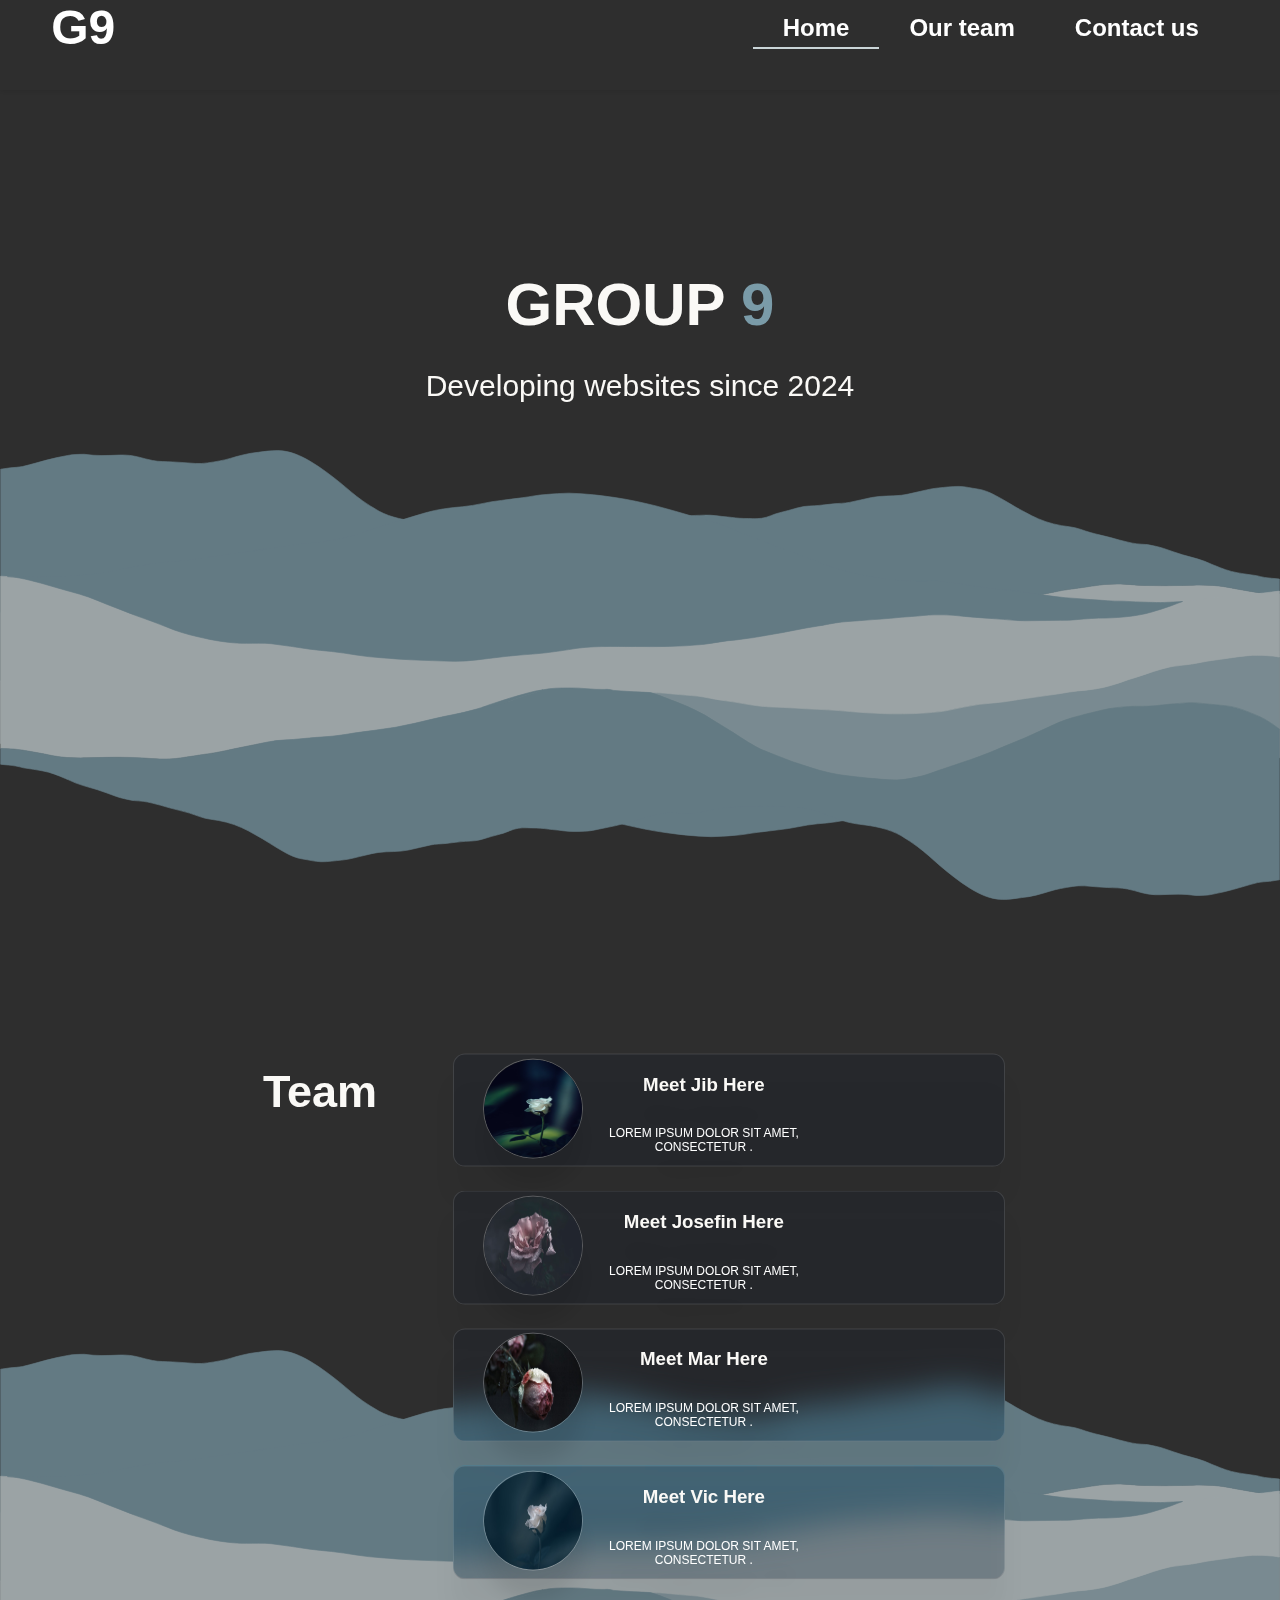
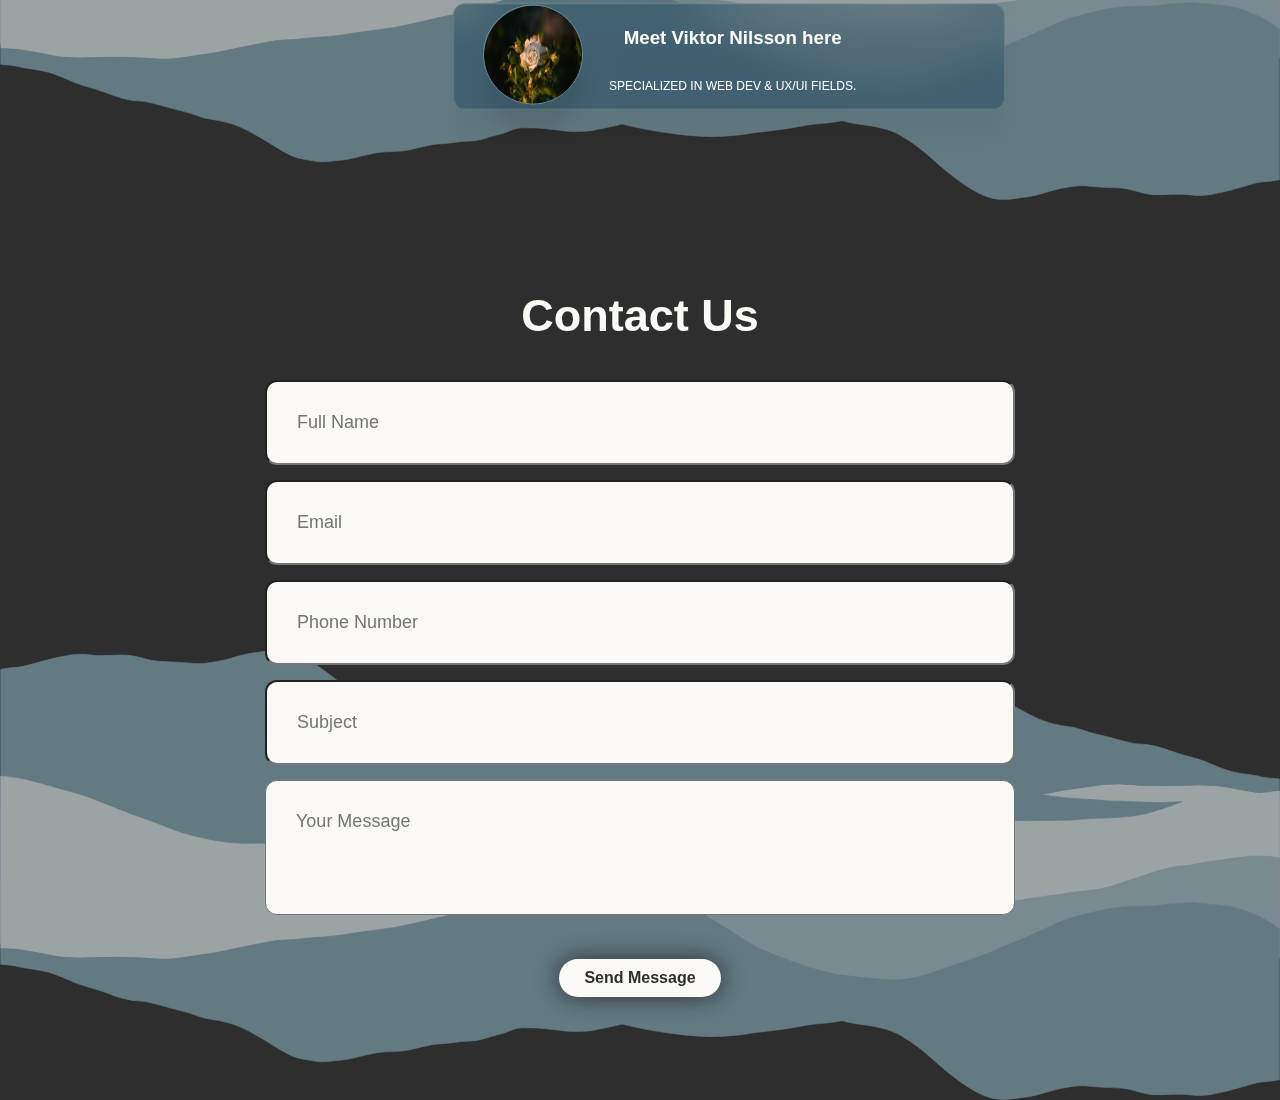
==== commit 2a9437bf: "Fix a wild comment" ====
--- a/index.html
+++ b/index.html
@@ -54,7 +54,7 @@
                             <h1>GROUP <span>9</span></h1>
                             <p>Developing websites since 2024</p>
                         </div>
-                        Detta är bakgrundsbilden för sidan som bestämdes under designprocessen.
+                        <!--Detta är bakgrundsbilden för sidan som bestämdes under designprocessen.-->
                         <!--Beslutet att lämna den som ett element på sidan i ställe för en bakgrund i CSS:n är att hjälpa avnädaren att se vad som syns på sidan genom att ha en beskriving på alt-attributen-->
                         <div  class="section-bg">
                             <img src="src/assets/images/background-svg-waves.svg" alt="This is a dcoration background of waves">
--- a/global.css
+++ b/global.css
@@ -626,7 +626,11 @@
 .p-element{
     margin: 30px;
     margin-top: 55px;
-    color: black;
+    color: black
+}
+
+.p-element p {
+    color: black
 }
 
 .rubrik2{
@@ -637,6 +641,11 @@
     font-family: monospace;
     text-align: center;
 }
+
+.rubrik2 h1{
+    color: rgb(249, 158, 158);
+}
+
 
 .column {
     width: 30%;
@@ -680,5 +689,9 @@
         margin-top: 500px;
         font-size: 15px;
     }
-}
-
+    .rubrik2 h1{
+        margin-top: 5px;
+        margin-bottom: 5px;
+        }        
+}
+
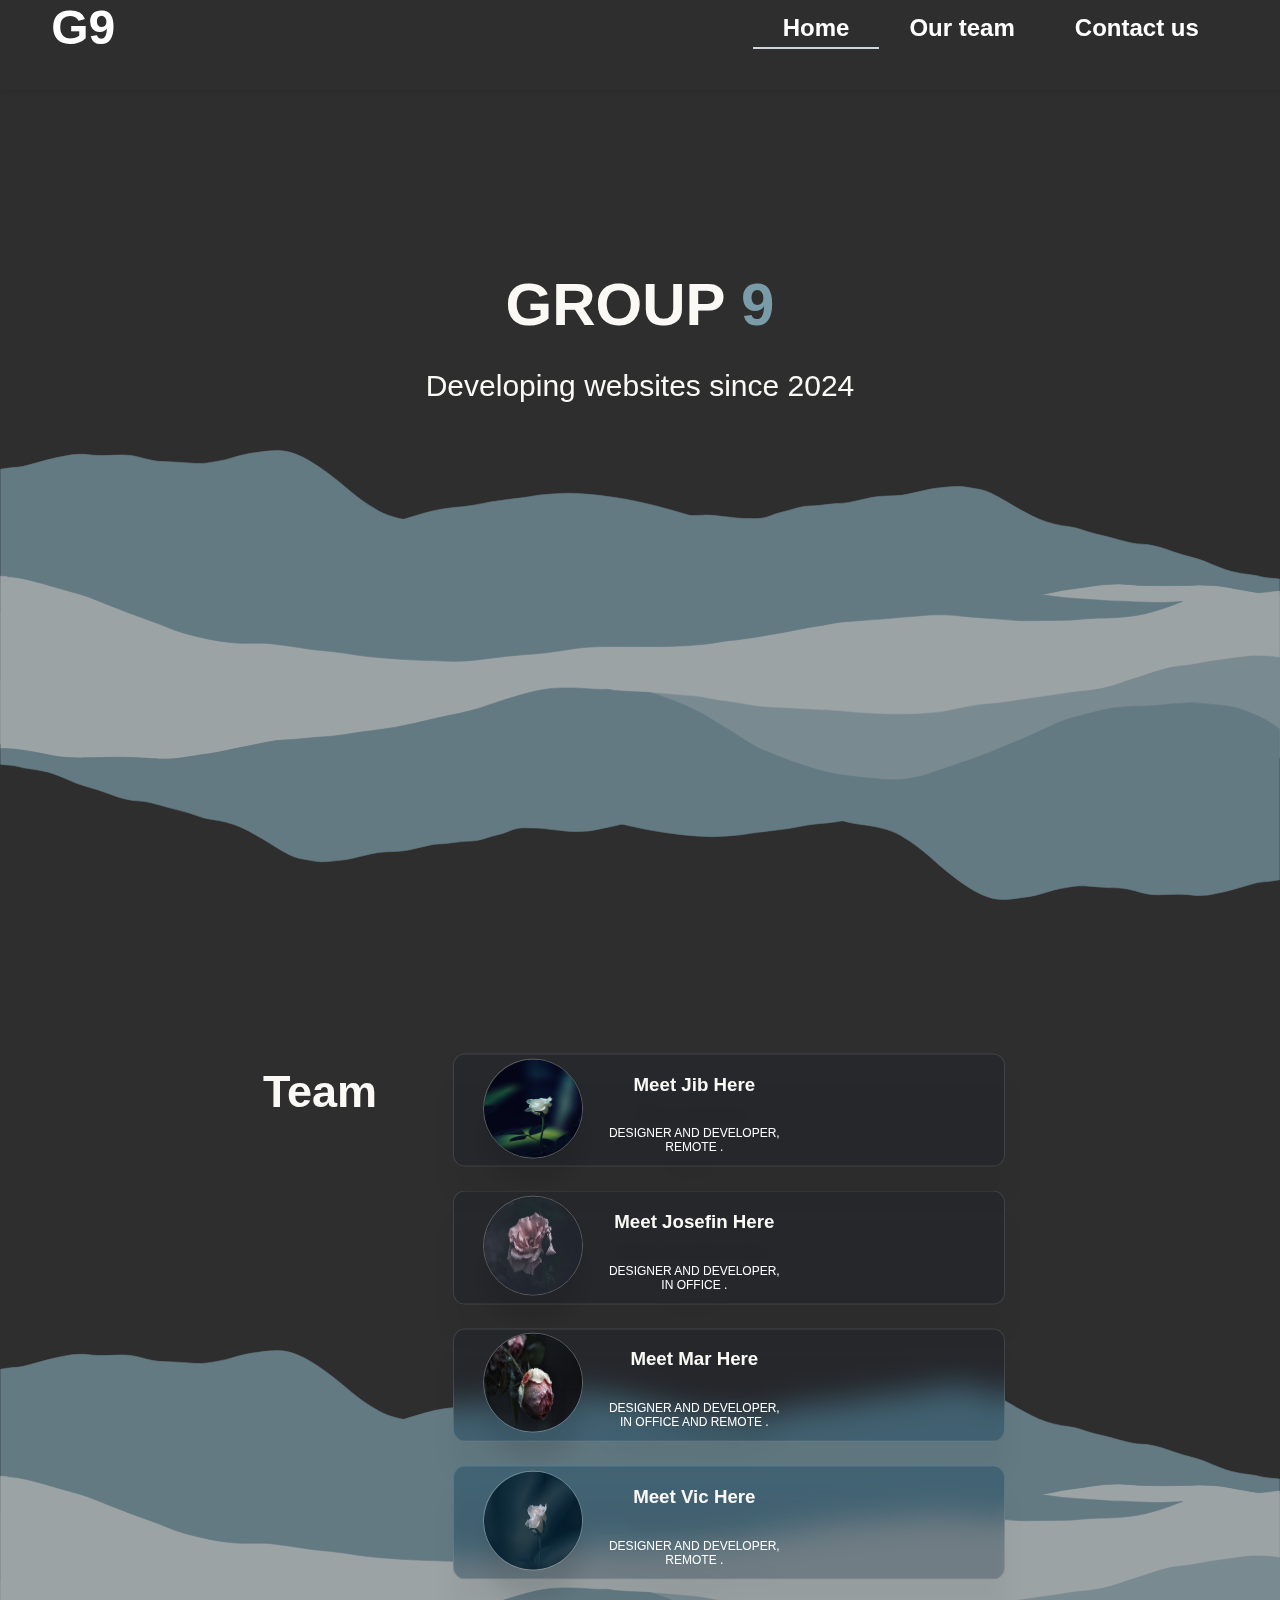
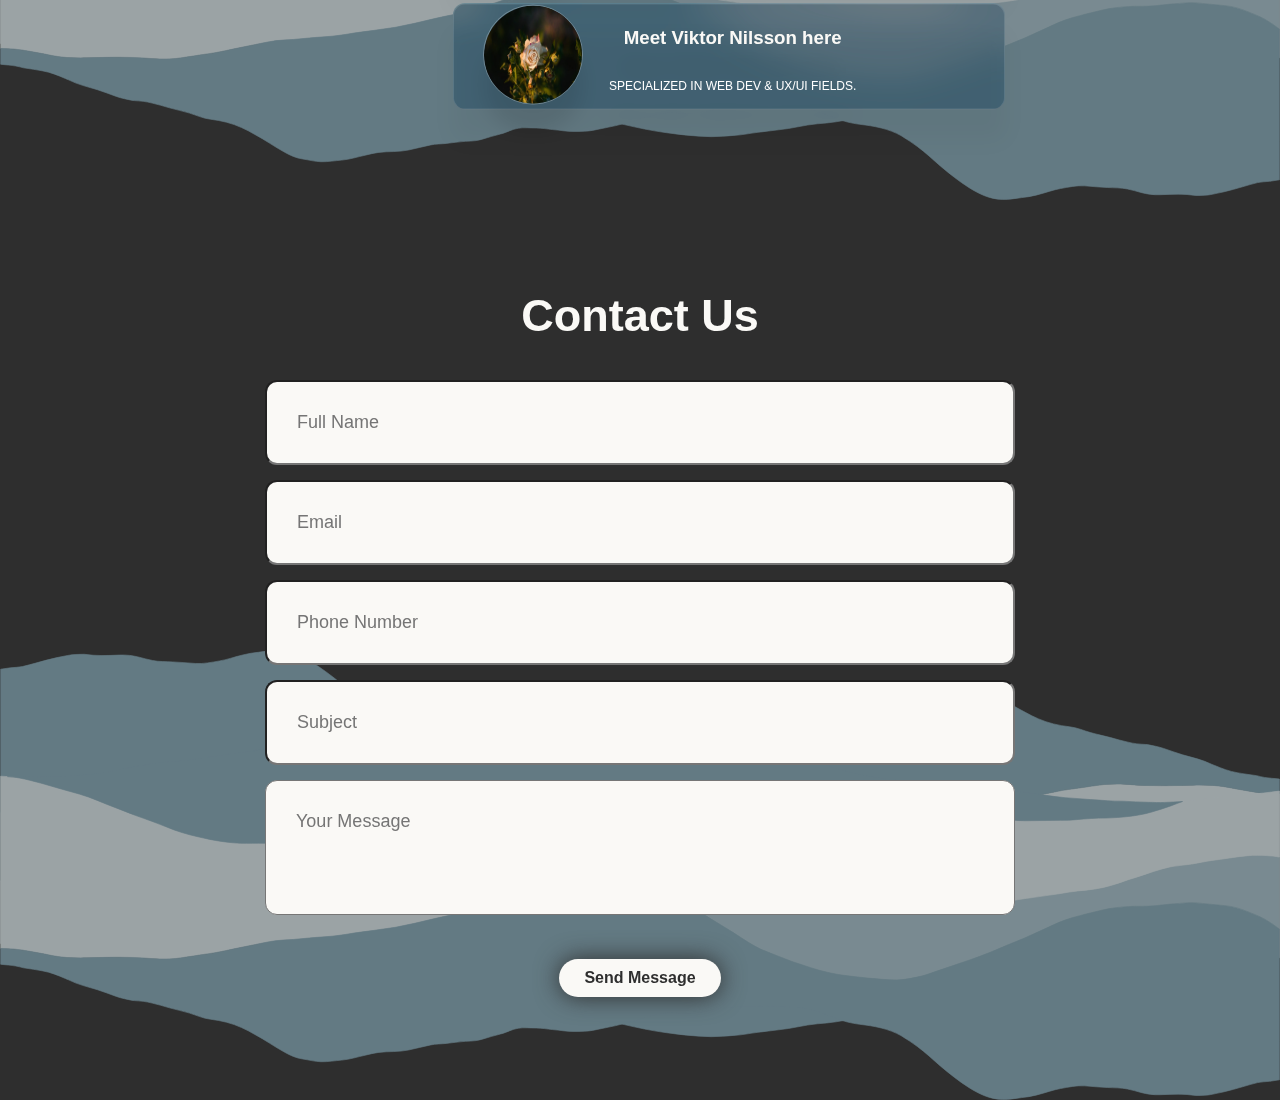
==== commit 37aae68e: "Presentation text" ====
--- a/index.html
+++ b/index.html
@@ -80,8 +80,8 @@
                                     </div>
                                     <div class="caption-card">
                                         <h3> Meet Jib Here</h3>
-                                        <p>Lorem ipsum dolor sit amet, <br>
-                                            consectetur .</p>
+                                        <p>Designer and developer, <br>
+                                            Remote .</p>
                                     </div>
                                 </div>
                                 <!--Här börjar andra kortet-->
@@ -93,8 +93,8 @@
                                     </div>
                                     <div class="caption-card">
                                         <h3> Meet Josefin Here</h3>
-                                        <p>Lorem ipsum dolor sit amet, <br>
-                                            consectetur .</p>
+                                        <p>Designer and developer, <br>
+                                            In Office .</p>
                                     </div>
                                 </div>
                                 <!--Här börjar tredje kortet-->
@@ -106,8 +106,8 @@
                                     </div>
                                     <div class="caption-card">
                                         <h3> Meet Mar Here</h3>
-                                        <p>Lorem ipsum dolor sit amet, <br>
-                                            consectetur .</p>
+                                        <p>Designer and developer, <br>
+                                            In Office and Remote .</p>
                                     </div>
                                 </div>
                                 <!--Här börjar fjärde kortet-->
@@ -119,8 +119,8 @@
                                     </div>
                                     <div class="caption-card">
                                         <h3> Meet Vic Here</h3>
-                                        <p>Lorem ipsum dolor sit amet, <br>
-                                            consectetur .</p>
+                                        <p>Designer and developer, <br>
+                                            Remote .</p>
                                     </div>
                                 </div>
                                 <!--Här börjar femte kortet-->
--- a/global.css
+++ b/global.css
@@ -695,3 +695,4 @@
         }        
 }
 
+
